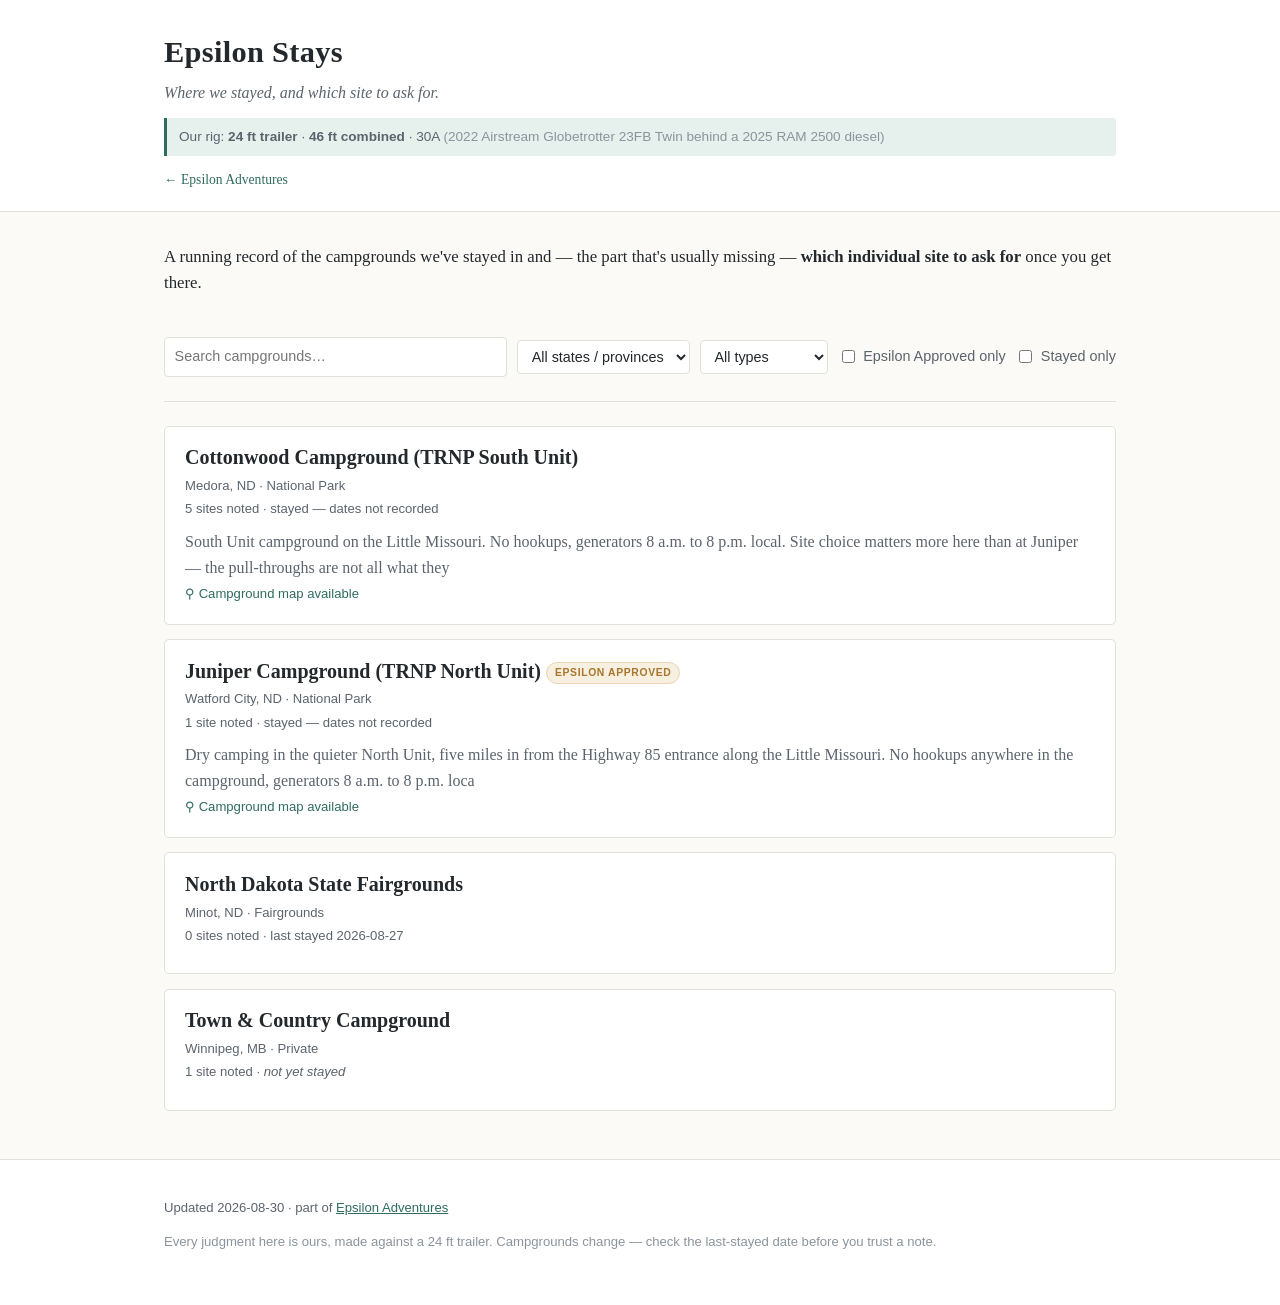
==== index.html @ 704f3406 "Add campground maps: NPS maps for Juniper and Cottonwood, map fields in schema, inline rendering plu" ====
<!DOCTYPE html>
<html lang="en">
<head>
<meta charset="utf-8">
<meta name="viewport" content="width=device-width, initial-scale=1">
<title>Epsilon Stays</title>
<link rel="stylesheet" href="assets/css/site.css">
</head>
<body>
<header class="masthead">
  <div class="wrap">
    <a class="brand" href="index.html">Epsilon Stays</a>
    <p class="tagline">Where we stayed, and which site to ask for.</p>
    <p class="rig">Our rig: <strong>24 ft trailer</strong> &middot;
       <strong>46 ft combined</strong> &middot; 30A
       <span class="rig-detail">(2022 Airstream Globetrotter 23FB Twin behind a 2025 RAM 2500 diesel)</span></p>
    <p class="home-link"><a href="https://adventuresinepsilon.com">&larr; Epsilon Adventures</a></p>
  </div>
</header>

<main class="wrap">
  <section class="intro">
    <p>A running record of the campgrounds we've stayed in and &mdash; the part that's usually
       missing &mdash; <strong>which individual site to ask for</strong> once you get there.</p>
  </section>

  <section class="controls">
    <input type="search" id="q" placeholder="Search campgrounds&hellip;" aria-label="Search">
    <select id="region"><option value="">All states / provinces</option><option value="MB">MB</option><option value="ND">ND</option></select>
    <select id="type"><option value="">All types</option><option value="fairgrounds">Fairgrounds</option><option value="national_park">National Park</option><option value="private">Private</option></select>
    <label class="check"><input type="checkbox" id="approved"> Epsilon Approved only</label>
    <label class="check"><input type="checkbox" id="stayedonly"> Stayed only</label>
  </section>

  <section id="list" class="cards">
  <article class="card" data-type="national_park"
      data-region="ND"
      data-approved="0"
      data-status="stayed"
      data-name="cottonwood campground (trnp south unit)">
    <h2><a href="c/cottonwood-trnp-south/index.html">Cottonwood Campground (TRNP South Unit)</a> </h2>
    <p class="meta">Medora, ND &middot; National Park</p>
    <p class="meta">5 sites noted
       &middot; stayed &mdash; dates not recorded</p>
    <p class="excerpt">South Unit campground on the Little Missouri. No hookups, generators 8 a.m. to 8 p.m. local. Site choice matters more here than at Juniper — the pull-throughs are not all what they</p>
    <p class="meta has-map">&#9906; Campground map available</p>
  </article>
  <article class="card" data-type="national_park"
      data-region="ND"
      data-approved="1"
      data-status="stayed"
      data-name="juniper campground (trnp north unit)">
    <h2><a href="c/juniper-trnp-north/index.html">Juniper Campground (TRNP North Unit)</a> <span class="badge">Epsilon Approved</span></h2>
    <p class="meta">Watford City, ND &middot; National Park</p>
    <p class="meta">1 site noted
       &middot; stayed &mdash; dates not recorded</p>
    <p class="excerpt">Dry camping in the quieter North Unit, five miles in from the Highway 85 entrance along the Little Missouri. No hookups anywhere in the campground, generators 8 a.m. to 8 p.m. loca</p>
    <p class="meta has-map">&#9906; Campground map available</p>
  </article>
  <article class="card" data-type="fairgrounds"
      data-region="ND"
      data-approved="0"
      data-status="stayed"
      data-name="north dakota state fairgrounds">
    <h2><a href="c/nd-state-fairgrounds-minot/index.html">North Dakota State Fairgrounds</a> </h2>
    <p class="meta">Minot, ND &middot; Fairgrounds</p>
    <p class="meta">0 sites noted
       &middot; last stayed 2026-08-27</p>
    <p class="excerpt"></p>
    
  </article>
  <article class="card" data-type="private"
      data-region="MB"
      data-approved="0"
      data-status="planned"
      data-name="town &amp; country campground">
    <h2><a href="c/town-and-country-winnipeg/index.html">Town &amp; Country Campground</a> </h2>
    <p class="meta">Winnipeg, MB &middot; Private</p>
    <p class="meta">1 site noted
       &middot; <em>not yet stayed</em></p>
    <p class="excerpt"></p>
    
  </article>
  </section>
  <p id="empty" class="empty" hidden>Nothing matches those filters.</p>
</main>

<script>
(function () {
  var q = document.getElementById('q'),
      region = document.getElementById('region'),
      type = document.getElementById('type'),
      approved = document.getElementById('approved'),
      stayedonly = document.getElementById('stayedonly'),
      cards = Array.prototype.slice.call(document.querySelectorAll('.card')),
      empty = document.getElementById('empty');

  function apply() {
    var term = q.value.trim().toLowerCase(), shown = 0;
    cards.forEach(function (c) {
      var ok = true;
      if (term && c.dataset.name.indexOf(term) === -1) ok = false;
      if (region.value && c.dataset.region !== region.value) ok = false;
      if (type.value && c.dataset.type !== type.value) ok = false;
      if (approved.checked && c.dataset.approved !== '1') ok = false;
      if (stayedonly.checked && c.dataset.status !== 'stayed') ok = false;
      c.hidden = !ok;
      if (ok) shown++;
    });
    empty.hidden = shown !== 0;
  }
  [q, region, type, approved, stayedonly].forEach(function (el) {
    el.addEventListener('input', apply);
    el.addEventListener('change', apply);
  });
})();
</script>
<footer class="foot">
  <div class="wrap">
    <p>Updated 2026-08-30 &middot; part of
       <a href="https://adventuresinepsilon.com">Epsilon Adventures</a></p>
    <p class="fine">Every judgment here is ours, made against a 24 ft trailer.
       Campgrounds change &mdash; check the last-stayed date before you trust a note.</p>
  </div>
</footer>
</body>
</html>
---- assets/css/site.css ----
:root {
  --ink: #23282d;
  --ink-soft: #5b646d;
  --ink-faint: #8b949c;
  --rule: #e2e0da;
  --paper: #fbfaf7;
  --card: #ffffff;
  --accent: #2f6b5f;
  --accent-soft: #e6f0ed;
  --badge: #a8762c;
  --badge-soft: #f7efe0;
  --maxw: 62rem;
}

* { box-sizing: border-box; }

body {
  margin: 0;
  background: var(--paper);
  color: var(--ink);
  font: 16px/1.6 Georgia, "Iowan Old Style", "Times New Roman", serif;
  -webkit-text-size-adjust: 100%;
}

.wrap { max-width: var(--maxw); margin: 0 auto; padding: 0 1.25rem; }

/* ---------- masthead ---------- */

.masthead {
  border-bottom: 1px solid var(--rule);
  background: var(--card);
  padding: 1.75rem 0 1.25rem;
}

.brand {
  display: block;
  font-size: 1.9rem;
  letter-spacing: .01em;
  color: var(--ink);
  text-decoration: none;
  font-weight: 700;
}

.tagline { margin: .2rem 0 .8rem; color: var(--ink-soft); font-style: italic; }

.rig {
  margin: 0;
  font-family: -apple-system, BlinkMacSystemFont, "Segoe UI", Roboto, sans-serif;
  font-size: .85rem;
  color: var(--ink-soft);
  background: var(--accent-soft);
  border-left: 3px solid var(--accent);
  padding: .5rem .75rem;
  border-radius: 0 3px 3px 0;
}

.rig-detail { color: var(--ink-faint); }
.home-link { margin: .8rem 0 0; font-size: .85rem; }
.home-link a, .back a { color: var(--accent); text-decoration: none; }
.home-link a:hover, .back a:hover { text-decoration: underline; }

/* ---------- intro + controls ---------- */

.intro { margin: 2rem 0 1.5rem; font-size: 1.05rem; }
.intro p { margin: 0; }

.controls {
  display: flex;
  flex-wrap: wrap;
  gap: .6rem;
  align-items: center;
  padding: 1rem 0 1.5rem;
  border-bottom: 1px solid var(--rule);
  font-family: -apple-system, BlinkMacSystemFont, "Segoe UI", Roboto, sans-serif;
  font-size: .9rem;
}

.controls input[type="search"], .controls select {
  font: inherit;
  padding: .45rem .6rem;
  border: 1px solid var(--rule);
  border-radius: 4px;
  background: var(--card);
  color: var(--ink);
}

.controls input[type="search"] { flex: 1 1 14rem; min-width: 0; }
.check { display: inline-flex; align-items: center; gap: .35rem; color: var(--ink-soft); }

/* ---------- cards ---------- */

.cards { margin: 1.5rem 0 3rem; }

.card {
  background: var(--card);
  border: 1px solid var(--rule);
  border-radius: 5px;
  padding: 1.1rem 1.25rem;
  margin-bottom: .9rem;
}

.card h2 { margin: 0 0 .3rem; font-size: 1.25rem; line-height: 1.3; }
.card h2 a { color: var(--ink); text-decoration: none; }
.card h2 a:hover { color: var(--accent); }

.meta {
  margin: .15rem 0;
  font-family: -apple-system, BlinkMacSystemFont, "Segoe UI", Roboto, sans-serif;
  font-size: .82rem;
  color: var(--ink-soft);
}

.excerpt { margin: .6rem 0 0; color: var(--ink-soft); }

.badge {
  display: inline-block;
  vertical-align: middle;
  font-family: -apple-system, BlinkMacSystemFont, "Segoe UI", Roboto, sans-serif;
  font-size: .65rem;
  letter-spacing: .06em;
  text-transform: uppercase;
  font-weight: 600;
  color: var(--badge);
  background: var(--badge-soft);
  border: 1px solid #e8d6b4;
  padding: .18rem .5rem;
  border-radius: 20px;
  white-space: nowrap;
}

.empty { color: var(--ink-faint); font-style: italic; }

/* ---------- detail ---------- */

.detail { padding-bottom: 3rem; }
.back { margin: 1.5rem 0 .5rem; font-size: .85rem; font-family: -apple-system, sans-serif; }
.detail h1 { margin: .3rem 0 .2rem; font-size: 1.9rem; line-height: 1.2; }
.detail h2 { font-size: 1.15rem; margin: 2rem 0 .6rem; padding-bottom: .3rem; border-bottom: 1px solid var(--rule); }
.overall { margin: 1.25rem 0; font-size: 1.05rem; }

.sitegrid {
  display: grid;
  grid-template-columns: repeat(auto-fill, minmax(11rem, 1fr));
  gap: .1rem .9rem;
  margin: .5rem 0;
  font-family: -apple-system, BlinkMacSystemFont, "Segoe UI", Roboto, sans-serif;
  font-size: .85rem;
}

.sitegrid > div { padding: .4rem 0; border-bottom: 1px solid var(--rule); }
.sitegrid dt { color: var(--ink-faint); font-size: .72rem; text-transform: uppercase; letter-spacing: .04em; }
.sitegrid dd { margin: .1rem 0 0; color: var(--ink); }
.unknown { color: var(--ink-faint); }

.site {
  background: var(--card);
  border: 1px solid var(--rule);
  border-left: 4px solid var(--ink-faint);
  border-radius: 5px;
  padding: 1rem 1.25rem;
  margin-bottom: 1rem;
}

.site h3 { margin: 0 0 .3rem; font-size: 1.1rem; }
.site.fits-yes { border-left-color: var(--accent); }
.site.fits-no { border-left-color: #b4534a; }
.site.fits-unk { border-left-color: var(--rule); }

.verdict { margin: .7rem 0 .2rem; font-weight: 600; }
.notes { margin: .3rem 0 0; color: var(--ink-soft); }

.stays { margin: .5rem 0; padding-left: 1.2rem; font-family: -apple-system, sans-serif; font-size: .88rem; }
.stays li { margin: .25rem 0; }

.tag {
  font-size: .68rem;
  text-transform: uppercase;
  letter-spacing: .05em;
  background: var(--accent-soft);
  color: var(--accent);
  padding: .1rem .4rem;
  border-radius: 3px;
}

/* ---------- footer ---------- */

.foot {
  border-top: 1px solid var(--rule);
  background: var(--card);
  padding: 1.5rem 0 2.5rem;
  font-family: -apple-system, BlinkMacSystemFont, "Segoe UI", Roboto, sans-serif;
  font-size: .82rem;
  color: var(--ink-soft);
}

.foot a { color: var(--accent); }
.fine { color: var(--ink-faint); }

@media (max-width: 480px) {
  .brand { font-size: 1.55rem; }
  .detail h1 { font-size: 1.5rem; }
  .sitegrid { grid-template-columns: repeat(auto-fill, minmax(8.5rem, 1fr)); }
}

/* ---------- campground maps ---------- */

.cgmap {
  display: block;
  max-width: 100%;
  height: auto;
  margin: .75rem 0;
  border: 1px solid var(--rule);
  border-radius: 4px;
  background: #fff;
}

.maplink {
  margin: .4rem 0;
  font-family: -apple-system, BlinkMacSystemFont, "Segoe UI", Roboto, sans-serif;
  font-size: .88rem;
}

.maplink a { color: var(--accent); }

.has-map {
  color: var(--accent);
  font-family: -apple-system, BlinkMacSystemFont, "Segoe UI", Roboto, sans-serif;
}
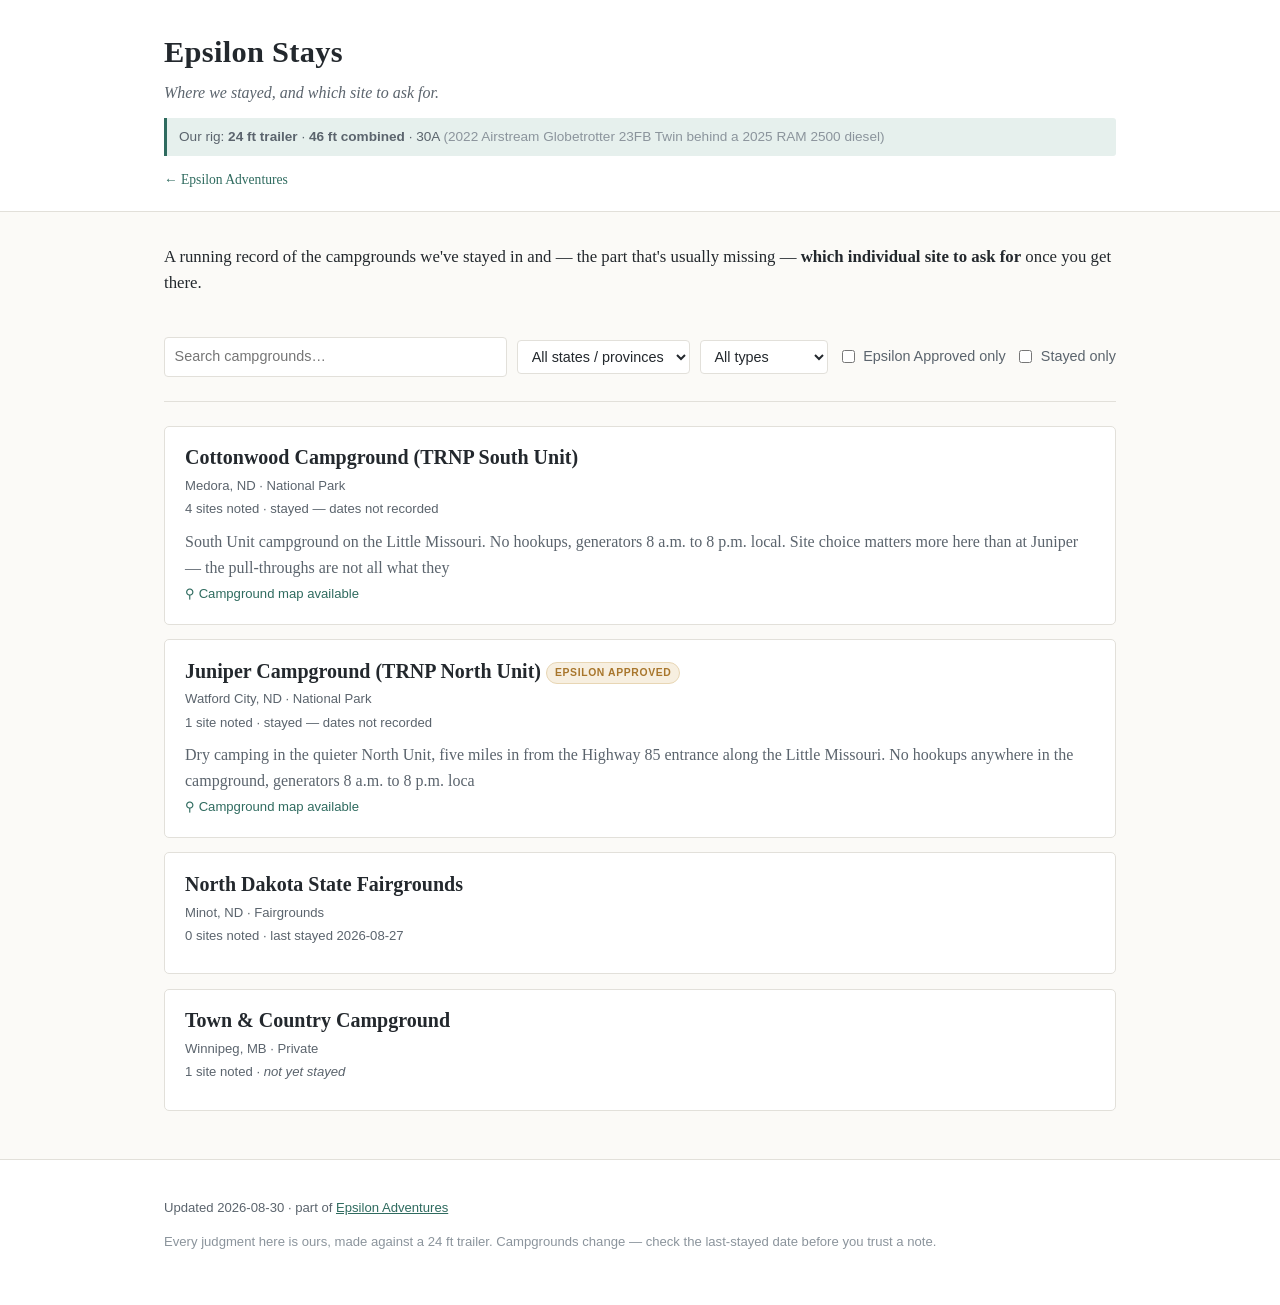
==== commit cb7c7769: "Cottonwood: remove site 25 from recommended sites (group site, not standard)" ====
--- a/index.html
+++ b/index.html
@@ -40,7 +40,7 @@
       data-name="cottonwood campground (trnp south unit)">
     <h2><a href="c/cottonwood-trnp-south/index.html">Cottonwood Campground (TRNP South Unit)</a> </h2>
     <p class="meta">Medora, ND &middot; National Park</p>
-    <p class="meta">5 sites noted
+    <p class="meta">4 sites noted
        &middot; stayed &mdash; dates not recorded</p>
     <p class="excerpt">South Unit campground on the Little Missouri. No hookups, generators 8 a.m. to 8 p.m. local. Site choice matters more here than at Juniper — the pull-throughs are not all what they</p>
     <p class="meta has-map">&#9906; Campground map available</p>
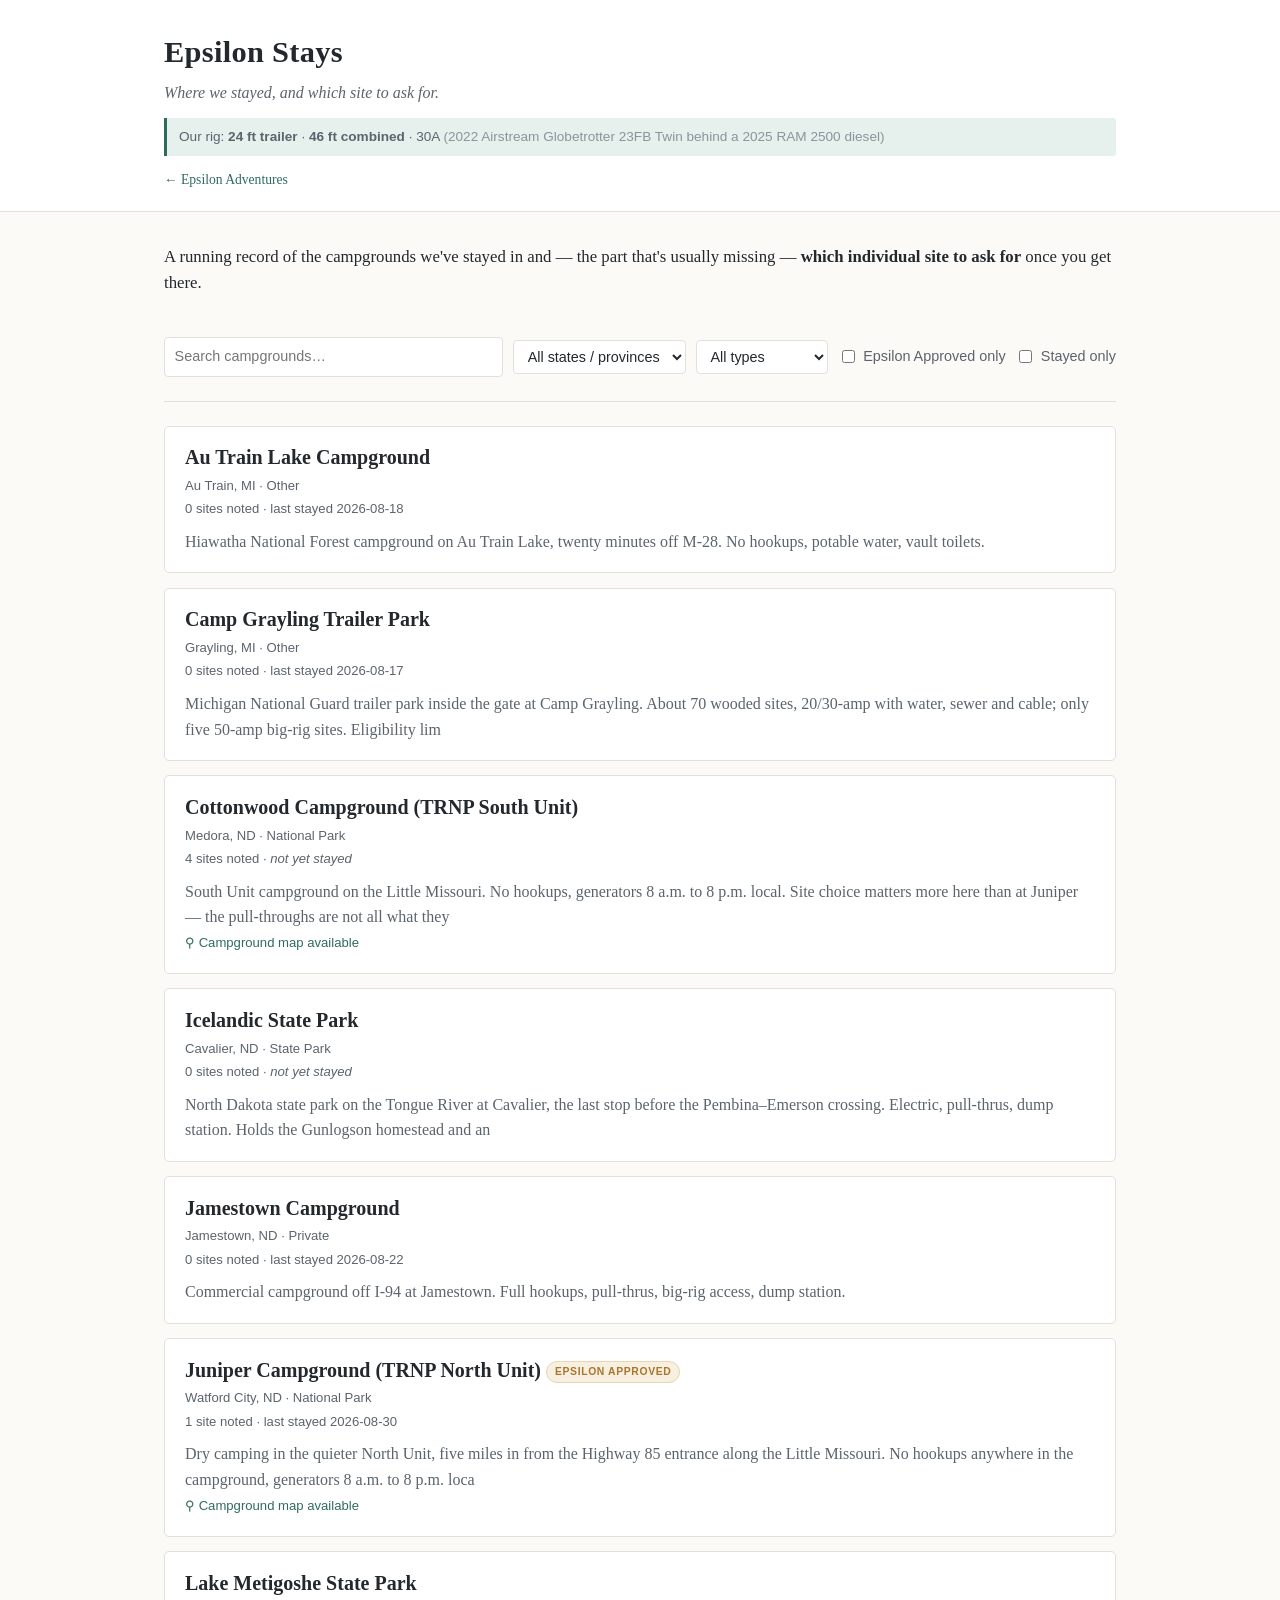
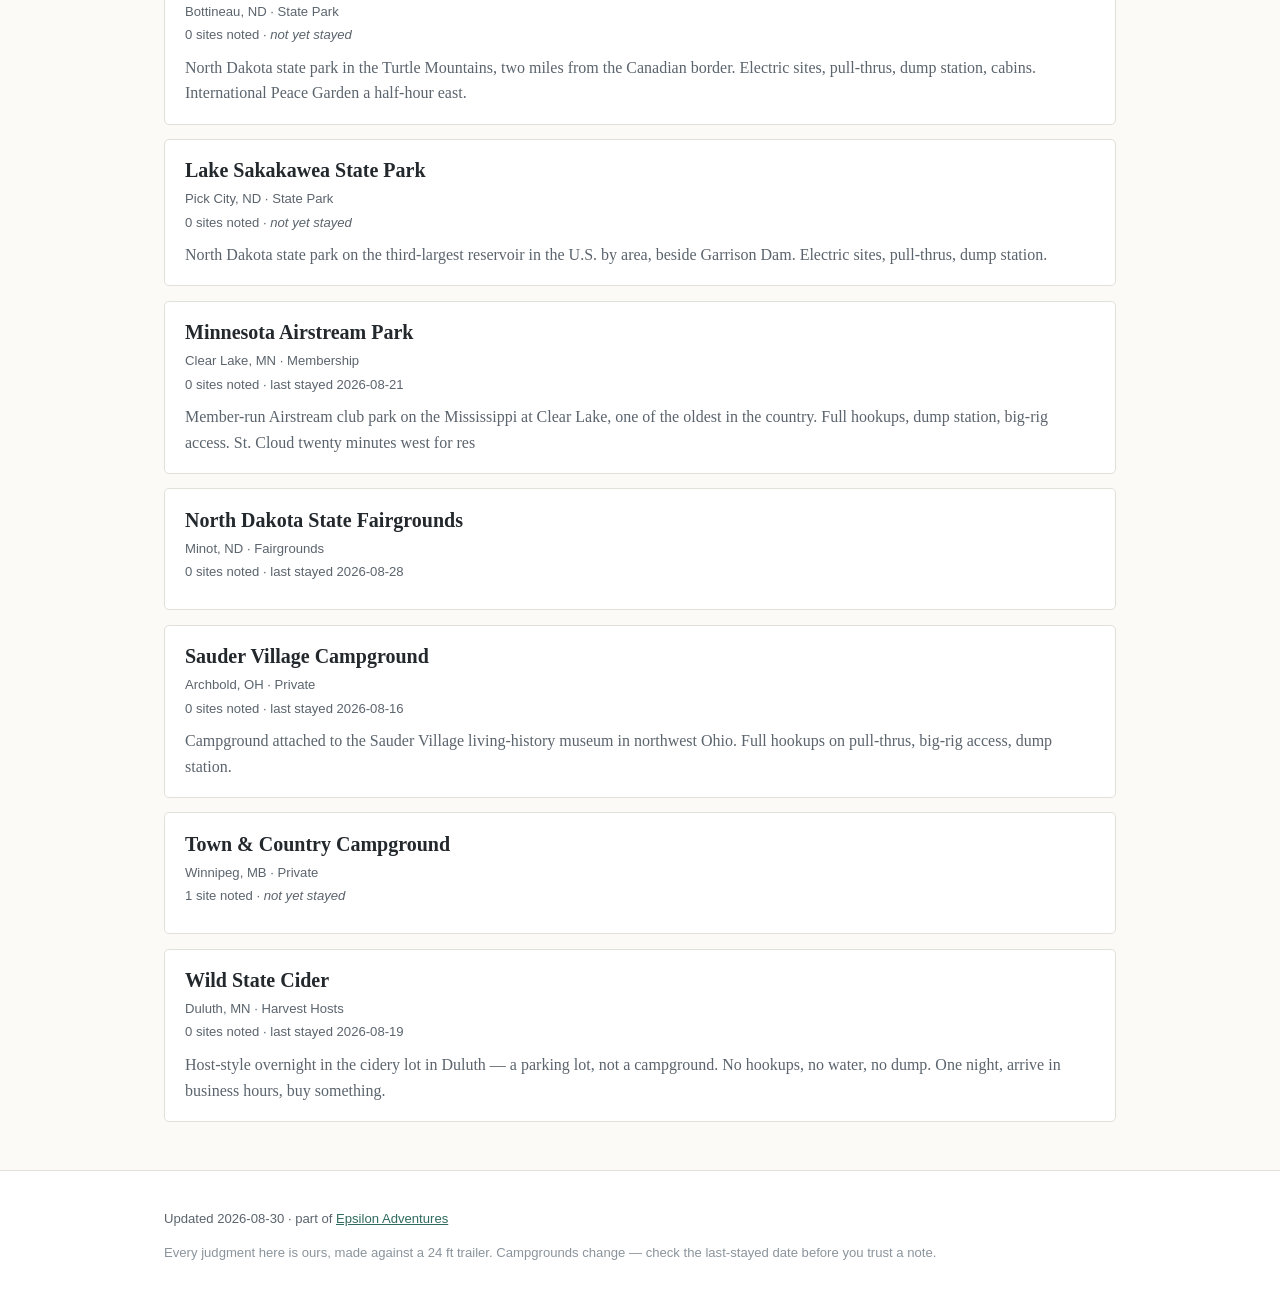
==== commit 9ebfa976: "Pull the 13 Road to Winnipeg campgrounds across; add address field" ====
--- a/index.html
+++ b/index.html
@@ -26,24 +26,72 @@
 
   <section class="controls">
     <input type="search" id="q" placeholder="Search campgrounds&hellip;" aria-label="Search">
-    <select id="region"><option value="">All states / provinces</option><option value="MB">MB</option><option value="ND">ND</option></select>
-    <select id="type"><option value="">All types</option><option value="fairgrounds">Fairgrounds</option><option value="national_park">National Park</option><option value="private">Private</option></select>
+    <select id="region"><option value="">All states / provinces</option><option value="MB">MB</option><option value="MI">MI</option><option value="MN">MN</option><option value="ND">ND</option><option value="OH">OH</option></select>
+    <select id="type"><option value="">All types</option><option value="fairgrounds">Fairgrounds</option><option value="harvest_hosts">Harvest Hosts</option><option value="membership">Membership</option><option value="national_park">National Park</option><option value="other">Other</option><option value="private">Private</option><option value="state_park">State Park</option></select>
     <label class="check"><input type="checkbox" id="approved"> Epsilon Approved only</label>
     <label class="check"><input type="checkbox" id="stayedonly"> Stayed only</label>
   </section>
 
   <section id="list" class="cards">
+  <article class="card" data-type="other"
+      data-region="MI"
+      data-approved="0"
+      data-status="stayed"
+      data-name="au train lake campground">
+    <h2><a href="c/au-train-lake-mi/index.html">Au Train Lake Campground</a> </h2>
+    <p class="meta">Au Train, MI &middot; Other</p>
+    <p class="meta">0 sites noted
+       &middot; last stayed 2026-08-18</p>
+    <p class="excerpt">Hiawatha National Forest campground on Au Train Lake, twenty minutes off M-28. No hookups, potable water, vault toilets.</p>
+    
+  </article>
+  <article class="card" data-type="other"
+      data-region="MI"
+      data-approved="0"
+      data-status="stayed"
+      data-name="camp grayling trailer park">
+    <h2><a href="c/camp-grayling-mi/index.html">Camp Grayling Trailer Park</a> </h2>
+    <p class="meta">Grayling, MI &middot; Other</p>
+    <p class="meta">0 sites noted
+       &middot; last stayed 2026-08-17</p>
+    <p class="excerpt">Michigan National Guard trailer park inside the gate at Camp Grayling. About 70 wooded sites, 20/30-amp with water, sewer and cable; only five 50-amp big-rig sites. Eligibility lim</p>
+    
+  </article>
   <article class="card" data-type="national_park"
       data-region="ND"
       data-approved="0"
-      data-status="stayed"
+      data-status="planned"
       data-name="cottonwood campground (trnp south unit)">
     <h2><a href="c/cottonwood-trnp-south/index.html">Cottonwood Campground (TRNP South Unit)</a> </h2>
     <p class="meta">Medora, ND &middot; National Park</p>
     <p class="meta">4 sites noted
-       &middot; stayed &mdash; dates not recorded</p>
+       &middot; <em>not yet stayed</em></p>
     <p class="excerpt">South Unit campground on the Little Missouri. No hookups, generators 8 a.m. to 8 p.m. local. Site choice matters more here than at Juniper — the pull-throughs are not all what they</p>
     <p class="meta has-map">&#9906; Campground map available</p>
+  </article>
+  <article class="card" data-type="state_park"
+      data-region="ND"
+      data-approved="0"
+      data-status="planned"
+      data-name="icelandic state park">
+    <h2><a href="c/icelandic-sp-cavalier/index.html">Icelandic State Park</a> </h2>
+    <p class="meta">Cavalier, ND &middot; State Park</p>
+    <p class="meta">0 sites noted
+       &middot; <em>not yet stayed</em></p>
+    <p class="excerpt">North Dakota state park on the Tongue River at Cavalier, the last stop before the Pembina–Emerson crossing. Electric, pull-thrus, dump station. Holds the Gunlogson homestead and an</p>
+    
+  </article>
+  <article class="card" data-type="private"
+      data-region="ND"
+      data-approved="0"
+      data-status="stayed"
+      data-name="jamestown campground">
+    <h2><a href="c/jamestown-campground-nd/index.html">Jamestown Campground</a> </h2>
+    <p class="meta">Jamestown, ND &middot; Private</p>
+    <p class="meta">0 sites noted
+       &middot; last stayed 2026-08-22</p>
+    <p class="excerpt">Commercial campground off I-94 at Jamestown. Full hookups, pull-thrus, big-rig access, dump station.</p>
+    
   </article>
   <article class="card" data-type="national_park"
       data-region="ND"
@@ -53,9 +101,45 @@
     <h2><a href="c/juniper-trnp-north/index.html">Juniper Campground (TRNP North Unit)</a> <span class="badge">Epsilon Approved</span></h2>
     <p class="meta">Watford City, ND &middot; National Park</p>
     <p class="meta">1 site noted
-       &middot; stayed &mdash; dates not recorded</p>
+       &middot; last stayed 2026-08-30</p>
     <p class="excerpt">Dry camping in the quieter North Unit, five miles in from the Highway 85 entrance along the Little Missouri. No hookups anywhere in the campground, generators 8 a.m. to 8 p.m. loca</p>
     <p class="meta has-map">&#9906; Campground map available</p>
+  </article>
+  <article class="card" data-type="state_park"
+      data-region="ND"
+      data-approved="0"
+      data-status="planned"
+      data-name="lake metigoshe state park">
+    <h2><a href="c/lake-metigoshe-sp/index.html">Lake Metigoshe State Park</a> </h2>
+    <p class="meta">Bottineau, ND &middot; State Park</p>
+    <p class="meta">0 sites noted
+       &middot; <em>not yet stayed</em></p>
+    <p class="excerpt">North Dakota state park in the Turtle Mountains, two miles from the Canadian border. Electric sites, pull-thrus, dump station, cabins. International Peace Garden a half-hour east.</p>
+    
+  </article>
+  <article class="card" data-type="state_park"
+      data-region="ND"
+      data-approved="0"
+      data-status="planned"
+      data-name="lake sakakawea state park">
+    <h2><a href="c/lake-sakakawea-sp/index.html">Lake Sakakawea State Park</a> </h2>
+    <p class="meta">Pick City, ND &middot; State Park</p>
+    <p class="meta">0 sites noted
+       &middot; <em>not yet stayed</em></p>
+    <p class="excerpt">North Dakota state park on the third-largest reservoir in the U.S. by area, beside Garrison Dam. Electric sites, pull-thrus, dump station.</p>
+    
+  </article>
+  <article class="card" data-type="membership"
+      data-region="MN"
+      data-approved="0"
+      data-status="stayed"
+      data-name="minnesota airstream park">
+    <h2><a href="c/mn-airstream-park-clear-lake/index.html">Minnesota Airstream Park</a> </h2>
+    <p class="meta">Clear Lake, MN &middot; Membership</p>
+    <p class="meta">0 sites noted
+       &middot; last stayed 2026-08-21</p>
+    <p class="excerpt">Member-run Airstream club park on the Mississippi at Clear Lake, one of the oldest in the country. Full hookups, dump station, big-rig access. St. Cloud twenty minutes west for res</p>
+    
   </article>
   <article class="card" data-type="fairgrounds"
       data-region="ND"
@@ -65,8 +149,20 @@
     <h2><a href="c/nd-state-fairgrounds-minot/index.html">North Dakota State Fairgrounds</a> </h2>
     <p class="meta">Minot, ND &middot; Fairgrounds</p>
     <p class="meta">0 sites noted
-       &middot; last stayed 2026-08-27</p>
+       &middot; last stayed 2026-08-28</p>
     <p class="excerpt"></p>
+    
+  </article>
+  <article class="card" data-type="private"
+      data-region="OH"
+      data-approved="0"
+      data-status="stayed"
+      data-name="sauder village campground">
+    <h2><a href="c/sauder-village-archbold/index.html">Sauder Village Campground</a> </h2>
+    <p class="meta">Archbold, OH &middot; Private</p>
+    <p class="meta">0 sites noted
+       &middot; last stayed 2026-08-16</p>
+    <p class="excerpt">Campground attached to the Sauder Village living-history museum in northwest Ohio. Full hookups on pull-thrus, big-rig access, dump station.</p>
     
   </article>
   <article class="card" data-type="private"
@@ -79,6 +175,18 @@
     <p class="meta">1 site noted
        &middot; <em>not yet stayed</em></p>
     <p class="excerpt"></p>
+    
+  </article>
+  <article class="card" data-type="harvest_hosts"
+      data-region="MN"
+      data-approved="0"
+      data-status="stayed"
+      data-name="wild state cider">
+    <h2><a href="c/wild-state-cider-duluth/index.html">Wild State Cider</a> </h2>
+    <p class="meta">Duluth, MN &middot; Harvest Hosts</p>
+    <p class="meta">0 sites noted
+       &middot; last stayed 2026-08-19</p>
+    <p class="excerpt">Host-style overnight in the cidery lot in Duluth — a parking lot, not a campground. No hookups, no water, no dump. One night, arrive in business hours, buy something.</p>
     
   </article>
   </section>
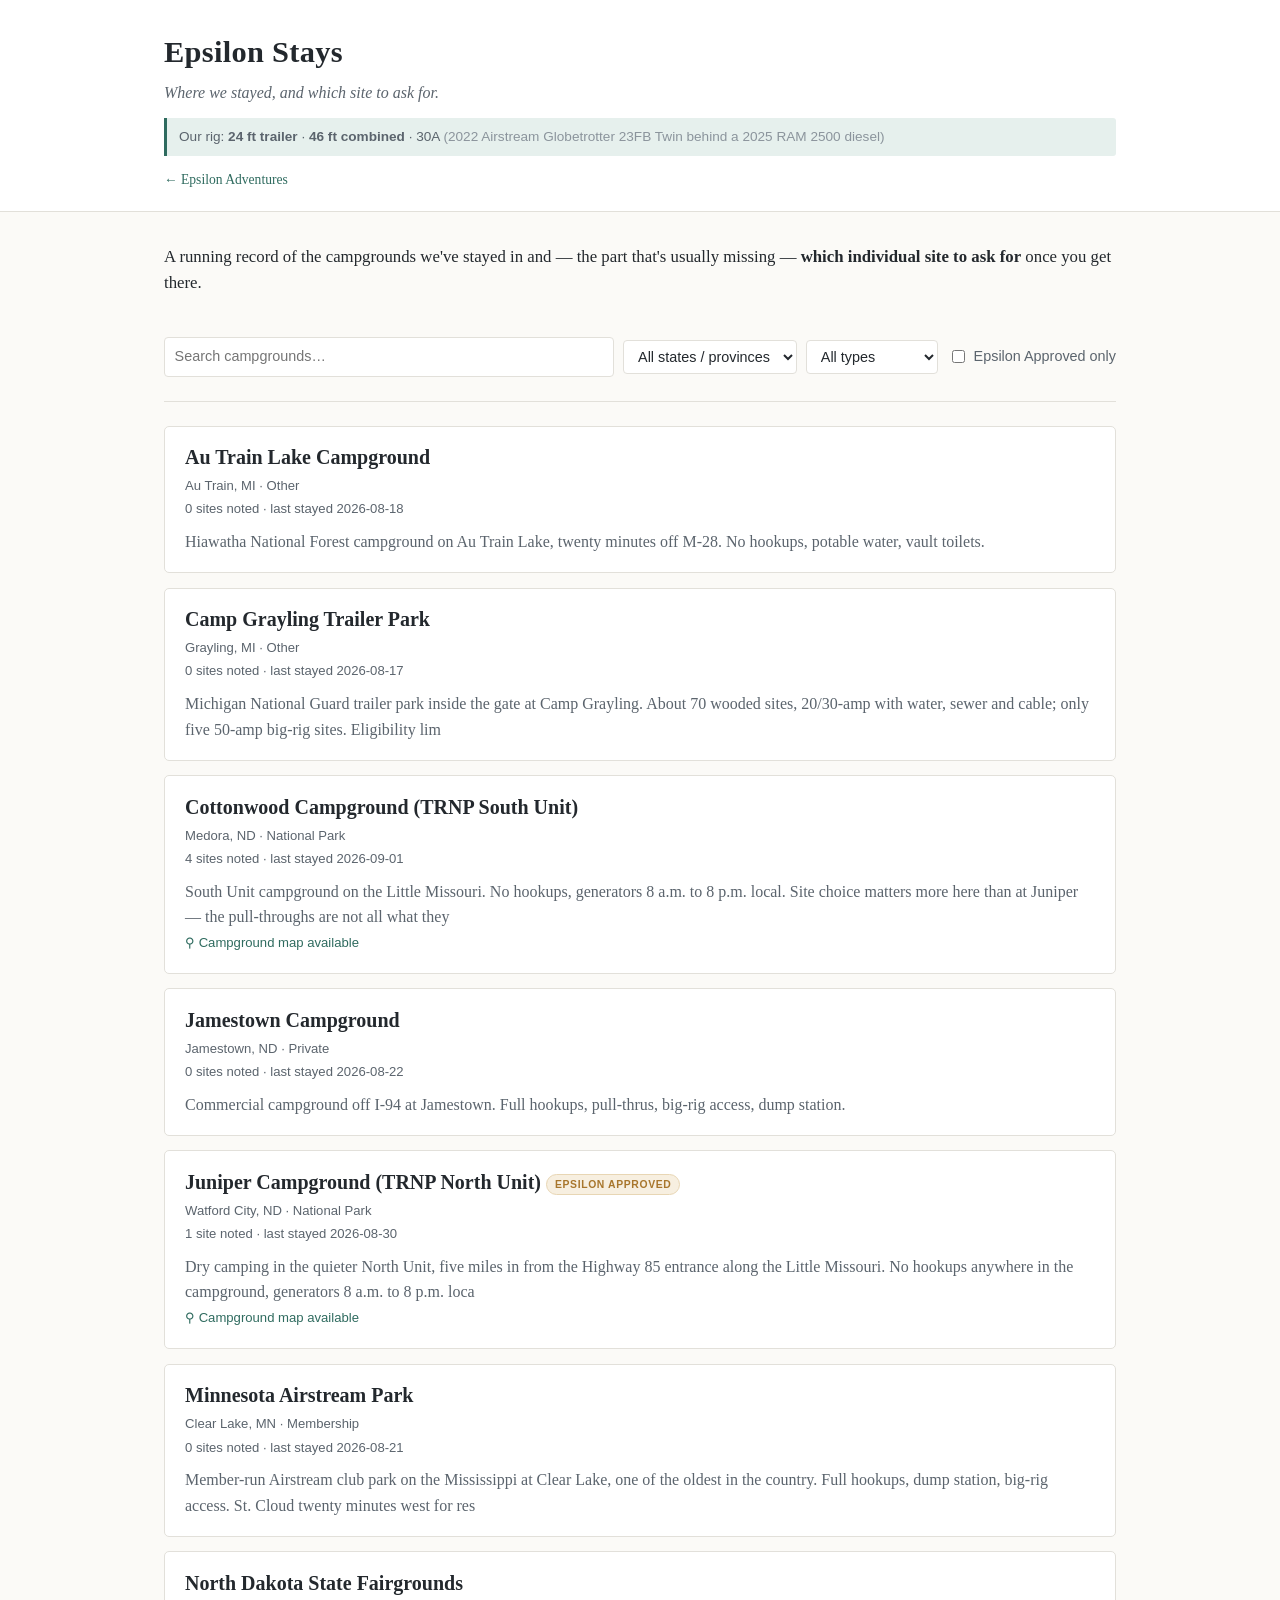
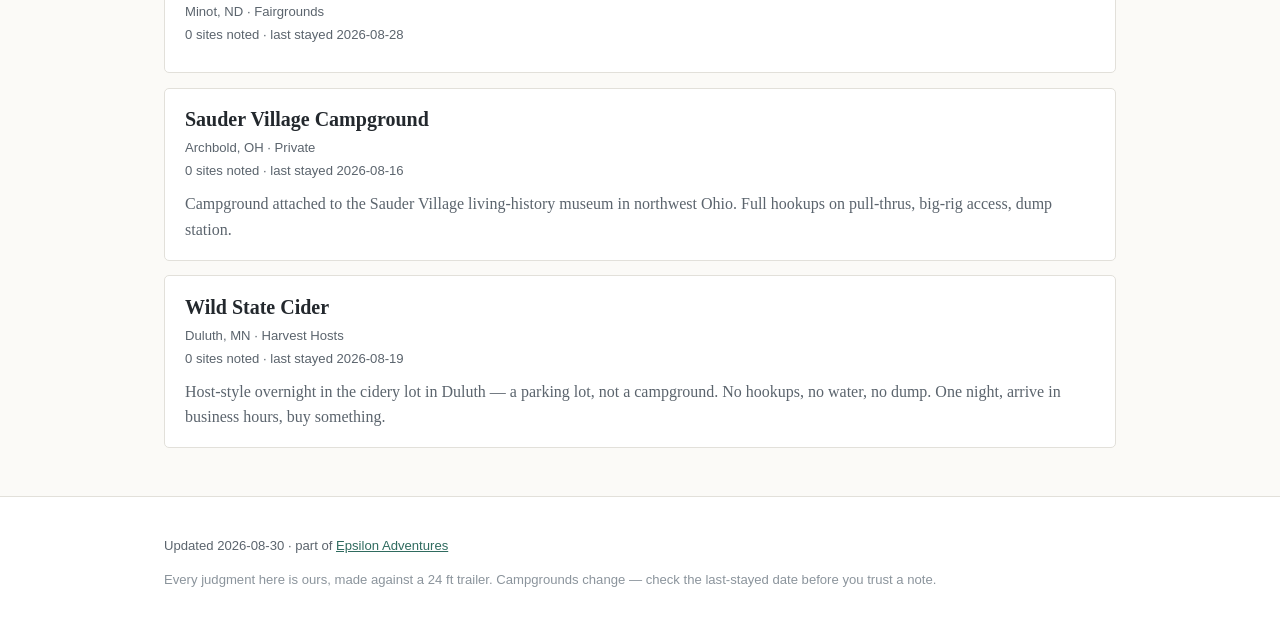
==== commit 76ecb127: "Publish only stayed campgrounds; hold planned stops back from the live site" ====
--- a/index.html
+++ b/index.html
@@ -26,10 +26,9 @@
 
   <section class="controls">
     <input type="search" id="q" placeholder="Search campgrounds&hellip;" aria-label="Search">
-    <select id="region"><option value="">All states / provinces</option><option value="MB">MB</option><option value="MI">MI</option><option value="MN">MN</option><option value="ND">ND</option><option value="OH">OH</option></select>
-    <select id="type"><option value="">All types</option><option value="fairgrounds">Fairgrounds</option><option value="harvest_hosts">Harvest Hosts</option><option value="membership">Membership</option><option value="national_park">National Park</option><option value="other">Other</option><option value="private">Private</option><option value="state_park">State Park</option></select>
+    <select id="region"><option value="">All states / provinces</option><option value="MI">MI</option><option value="MN">MN</option><option value="ND">ND</option><option value="OH">OH</option></select>
+    <select id="type"><option value="">All types</option><option value="fairgrounds">Fairgrounds</option><option value="harvest_hosts">Harvest Hosts</option><option value="membership">Membership</option><option value="national_park">National Park</option><option value="other">Other</option><option value="private">Private</option></select>
     <label class="check"><input type="checkbox" id="approved"> Epsilon Approved only</label>
-    <label class="check"><input type="checkbox" id="stayedonly"> Stayed only</label>
   </section>
 
   <section id="list" class="cards">
@@ -60,26 +59,14 @@
   <article class="card" data-type="national_park"
       data-region="ND"
       data-approved="0"
-      data-status="planned"
+      data-status="stayed"
       data-name="cottonwood campground (trnp south unit)">
     <h2><a href="c/cottonwood-trnp-south/index.html">Cottonwood Campground (TRNP South Unit)</a> </h2>
     <p class="meta">Medora, ND &middot; National Park</p>
     <p class="meta">4 sites noted
-       &middot; <em>not yet stayed</em></p>
+       &middot; last stayed 2026-09-01</p>
     <p class="excerpt">South Unit campground on the Little Missouri. No hookups, generators 8 a.m. to 8 p.m. local. Site choice matters more here than at Juniper — the pull-throughs are not all what they</p>
     <p class="meta has-map">&#9906; Campground map available</p>
-  </article>
-  <article class="card" data-type="state_park"
-      data-region="ND"
-      data-approved="0"
-      data-status="planned"
-      data-name="icelandic state park">
-    <h2><a href="c/icelandic-sp-cavalier/index.html">Icelandic State Park</a> </h2>
-    <p class="meta">Cavalier, ND &middot; State Park</p>
-    <p class="meta">0 sites noted
-       &middot; <em>not yet stayed</em></p>
-    <p class="excerpt">North Dakota state park on the Tongue River at Cavalier, the last stop before the Pembina–Emerson crossing. Electric, pull-thrus, dump station. Holds the Gunlogson homestead and an</p>
-    
   </article>
   <article class="card" data-type="private"
       data-region="ND"
@@ -104,30 +91,6 @@
        &middot; last stayed 2026-08-30</p>
     <p class="excerpt">Dry camping in the quieter North Unit, five miles in from the Highway 85 entrance along the Little Missouri. No hookups anywhere in the campground, generators 8 a.m. to 8 p.m. loca</p>
     <p class="meta has-map">&#9906; Campground map available</p>
-  </article>
-  <article class="card" data-type="state_park"
-      data-region="ND"
-      data-approved="0"
-      data-status="planned"
-      data-name="lake metigoshe state park">
-    <h2><a href="c/lake-metigoshe-sp/index.html">Lake Metigoshe State Park</a> </h2>
-    <p class="meta">Bottineau, ND &middot; State Park</p>
-    <p class="meta">0 sites noted
-       &middot; <em>not yet stayed</em></p>
-    <p class="excerpt">North Dakota state park in the Turtle Mountains, two miles from the Canadian border. Electric sites, pull-thrus, dump station, cabins. International Peace Garden a half-hour east.</p>
-    
-  </article>
-  <article class="card" data-type="state_park"
-      data-region="ND"
-      data-approved="0"
-      data-status="planned"
-      data-name="lake sakakawea state park">
-    <h2><a href="c/lake-sakakawea-sp/index.html">Lake Sakakawea State Park</a> </h2>
-    <p class="meta">Pick City, ND &middot; State Park</p>
-    <p class="meta">0 sites noted
-       &middot; <em>not yet stayed</em></p>
-    <p class="excerpt">North Dakota state park on the third-largest reservoir in the U.S. by area, beside Garrison Dam. Electric sites, pull-thrus, dump station.</p>
-    
   </article>
   <article class="card" data-type="membership"
       data-region="MN"
@@ -165,18 +128,6 @@
     <p class="excerpt">Campground attached to the Sauder Village living-history museum in northwest Ohio. Full hookups on pull-thrus, big-rig access, dump station.</p>
     
   </article>
-  <article class="card" data-type="private"
-      data-region="MB"
-      data-approved="0"
-      data-status="planned"
-      data-name="town &amp; country campground">
-    <h2><a href="c/town-and-country-winnipeg/index.html">Town &amp; Country Campground</a> </h2>
-    <p class="meta">Winnipeg, MB &middot; Private</p>
-    <p class="meta">1 site noted
-       &middot; <em>not yet stayed</em></p>
-    <p class="excerpt"></p>
-    
-  </article>
   <article class="card" data-type="harvest_hosts"
       data-region="MN"
       data-approved="0"
@@ -199,7 +150,6 @@
       region = document.getElementById('region'),
       type = document.getElementById('type'),
       approved = document.getElementById('approved'),
-      stayedonly = document.getElementById('stayedonly'),
       cards = Array.prototype.slice.call(document.querySelectorAll('.card')),
       empty = document.getElementById('empty');
 
@@ -211,13 +161,12 @@
       if (region.value && c.dataset.region !== region.value) ok = false;
       if (type.value && c.dataset.type !== type.value) ok = false;
       if (approved.checked && c.dataset.approved !== '1') ok = false;
-      if (stayedonly.checked && c.dataset.status !== 'stayed') ok = false;
       c.hidden = !ok;
       if (ok) shown++;
     });
     empty.hidden = shown !== 0;
   }
-  [q, region, type, approved, stayedonly].forEach(function (el) {
+  [q, region, type, approved].forEach(function (el) {
     el.addEventListener('input', apply);
     el.addEventListener('change', apply);
   });
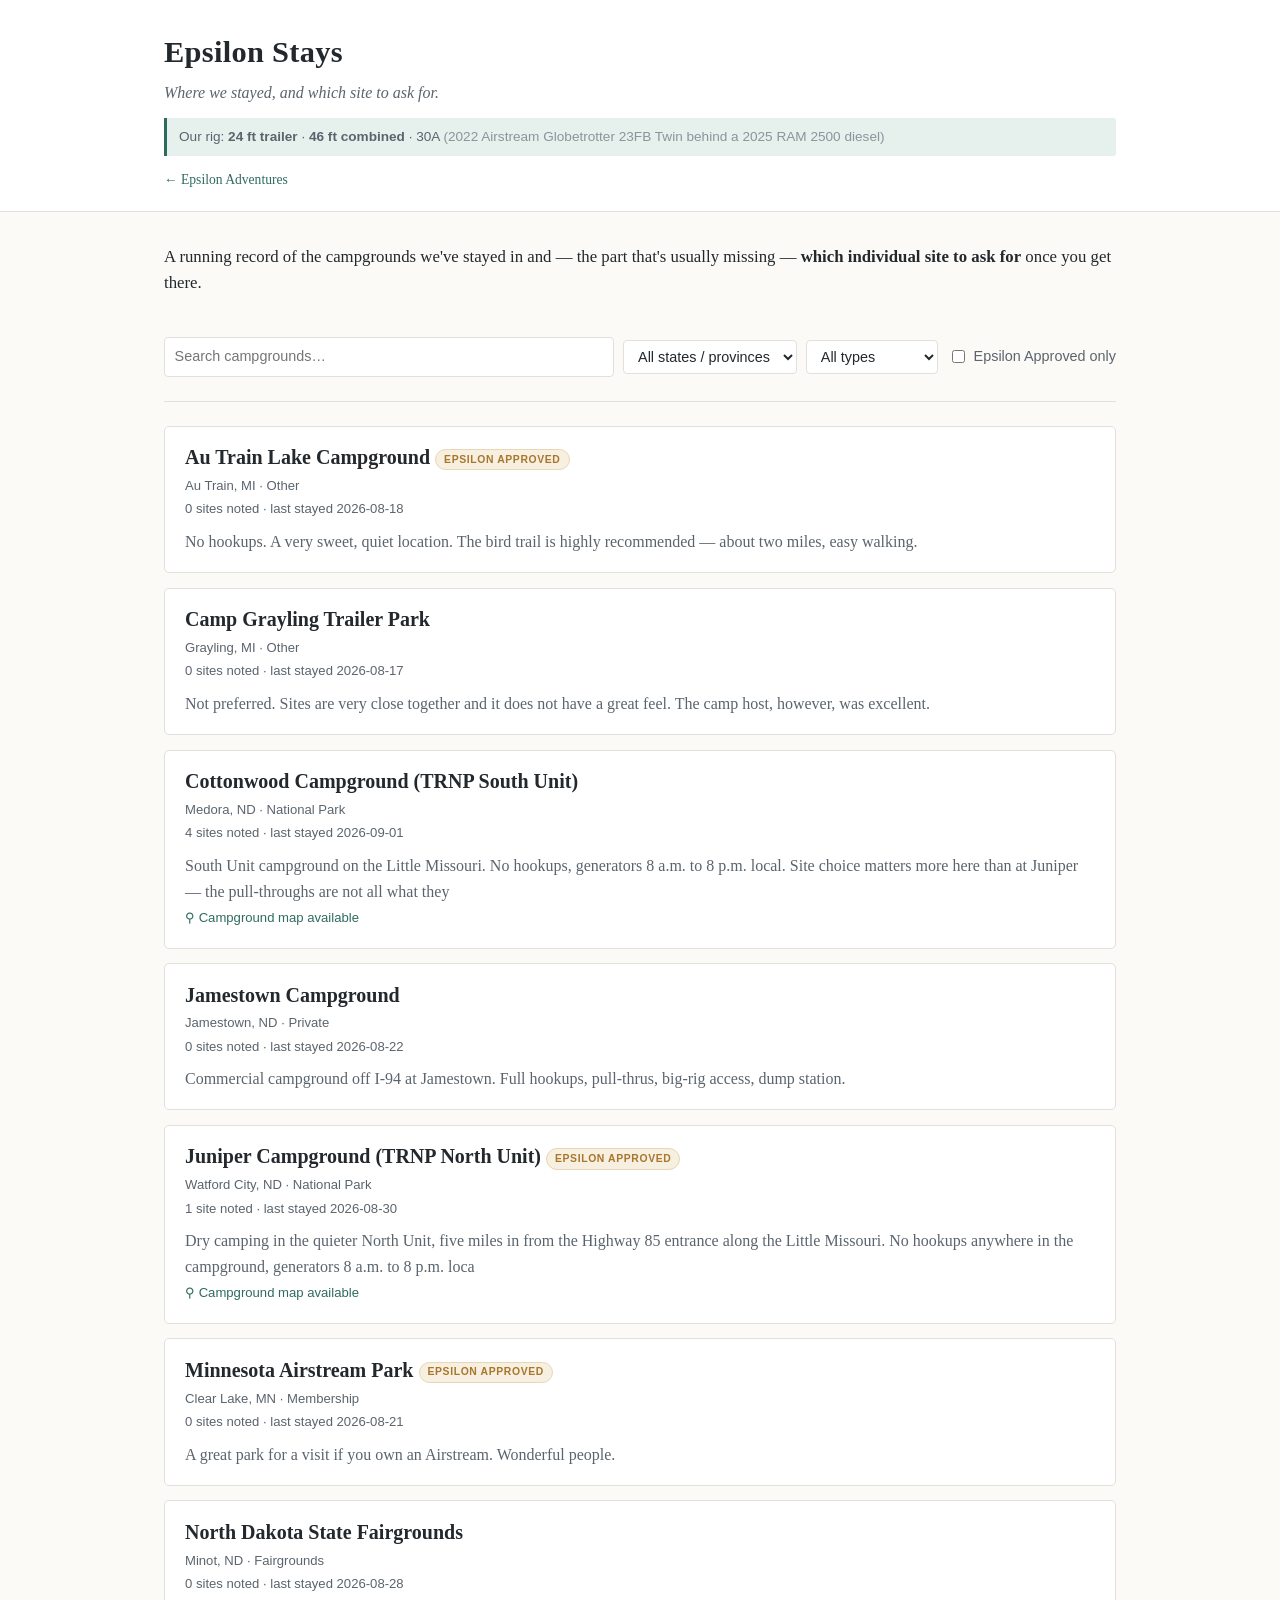
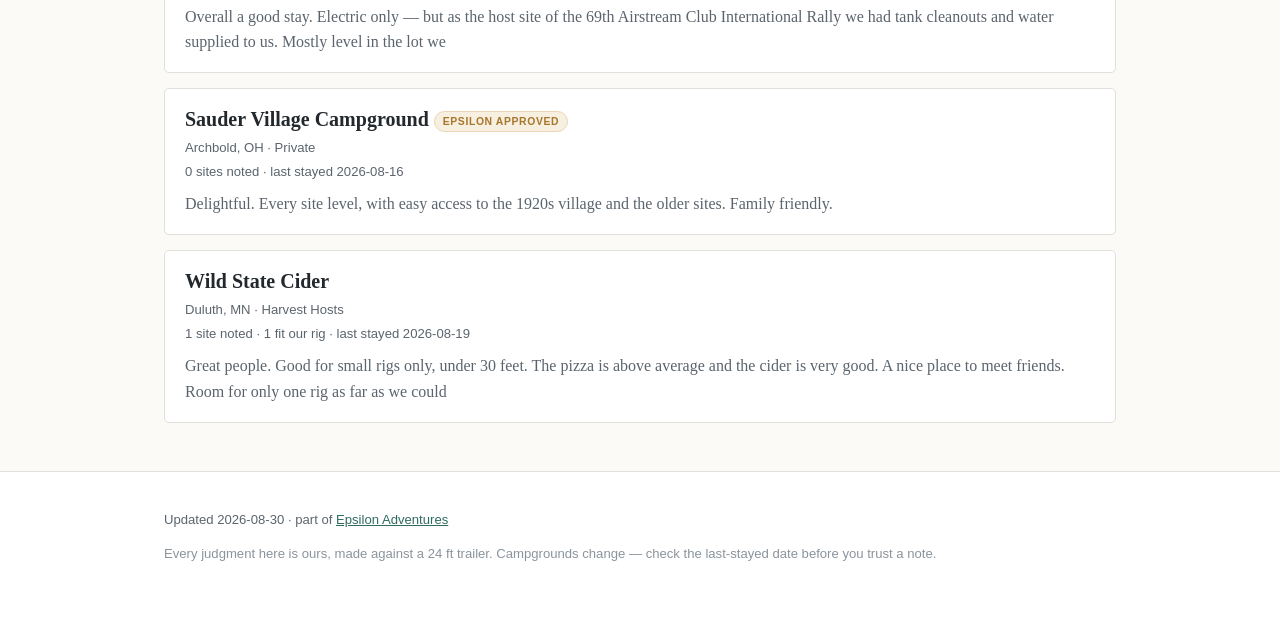
==== commit 07d86233: "Add reviews for Sauder Village, Camp Grayling, Au Train, Wild State Cider, MN Airstream Park and Min" ====
--- a/index.html
+++ b/index.html
@@ -34,14 +34,14 @@
   <section id="list" class="cards">
   <article class="card" data-type="other"
       data-region="MI"
-      data-approved="0"
+      data-approved="1"
       data-status="stayed"
       data-name="au train lake campground">
-    <h2><a href="c/au-train-lake-mi/index.html">Au Train Lake Campground</a> </h2>
+    <h2><a href="c/au-train-lake-mi/index.html">Au Train Lake Campground</a> <span class="badge">Epsilon Approved</span></h2>
     <p class="meta">Au Train, MI &middot; Other</p>
     <p class="meta">0 sites noted
        &middot; last stayed 2026-08-18</p>
-    <p class="excerpt">Hiawatha National Forest campground on Au Train Lake, twenty minutes off M-28. No hookups, potable water, vault toilets.</p>
+    <p class="excerpt">No hookups. A very sweet, quiet location. The bird trail is highly recommended — about two miles, easy walking.</p>
     
   </article>
   <article class="card" data-type="other"
@@ -53,7 +53,7 @@
     <p class="meta">Grayling, MI &middot; Other</p>
     <p class="meta">0 sites noted
        &middot; last stayed 2026-08-17</p>
-    <p class="excerpt">Michigan National Guard trailer park inside the gate at Camp Grayling. About 70 wooded sites, 20/30-amp with water, sewer and cable; only five 50-amp big-rig sites. Eligibility lim</p>
+    <p class="excerpt">Not preferred. Sites are very close together and it does not have a great feel. The camp host, however, was excellent.</p>
     
   </article>
   <article class="card" data-type="national_park"
@@ -94,14 +94,14 @@
   </article>
   <article class="card" data-type="membership"
       data-region="MN"
-      data-approved="0"
+      data-approved="1"
       data-status="stayed"
       data-name="minnesota airstream park">
-    <h2><a href="c/mn-airstream-park-clear-lake/index.html">Minnesota Airstream Park</a> </h2>
+    <h2><a href="c/mn-airstream-park-clear-lake/index.html">Minnesota Airstream Park</a> <span class="badge">Epsilon Approved</span></h2>
     <p class="meta">Clear Lake, MN &middot; Membership</p>
     <p class="meta">0 sites noted
        &middot; last stayed 2026-08-21</p>
-    <p class="excerpt">Member-run Airstream club park on the Mississippi at Clear Lake, one of the oldest in the country. Full hookups, dump station, big-rig access. St. Cloud twenty minutes west for res</p>
+    <p class="excerpt">A great park for a visit if you own an Airstream. Wonderful people.</p>
     
   </article>
   <article class="card" data-type="fairgrounds"
@@ -113,19 +113,19 @@
     <p class="meta">Minot, ND &middot; Fairgrounds</p>
     <p class="meta">0 sites noted
        &middot; last stayed 2026-08-28</p>
-    <p class="excerpt"></p>
+    <p class="excerpt">Overall a good stay. Electric only — but as the host site of the 69th Airstream Club International Rally we had tank cleanouts and water supplied to us. Mostly level in the lot we </p>
     
   </article>
   <article class="card" data-type="private"
       data-region="OH"
-      data-approved="0"
+      data-approved="1"
       data-status="stayed"
       data-name="sauder village campground">
-    <h2><a href="c/sauder-village-archbold/index.html">Sauder Village Campground</a> </h2>
+    <h2><a href="c/sauder-village-archbold/index.html">Sauder Village Campground</a> <span class="badge">Epsilon Approved</span></h2>
     <p class="meta">Archbold, OH &middot; Private</p>
     <p class="meta">0 sites noted
        &middot; last stayed 2026-08-16</p>
-    <p class="excerpt">Campground attached to the Sauder Village living-history museum in northwest Ohio. Full hookups on pull-thrus, big-rig access, dump station.</p>
+    <p class="excerpt">Delightful. Every site level, with easy access to the 1920s village and the older sites. Family friendly.</p>
     
   </article>
   <article class="card" data-type="harvest_hosts"
@@ -135,9 +135,9 @@
       data-name="wild state cider">
     <h2><a href="c/wild-state-cider-duluth/index.html">Wild State Cider</a> </h2>
     <p class="meta">Duluth, MN &middot; Harvest Hosts</p>
-    <p class="meta">0 sites noted
+    <p class="meta">1 site noted &middot; 1 fit our rig
        &middot; last stayed 2026-08-19</p>
-    <p class="excerpt">Host-style overnight in the cidery lot in Duluth — a parking lot, not a campground. No hookups, no water, no dump. One night, arrive in business hours, buy something.</p>
+    <p class="excerpt">Great people. Good for small rigs only, under 30 feet. The pizza is above average and the cider is very good. A nice place to meet friends. Room for only one rig as far as we could</p>
     
   </article>
   </section>
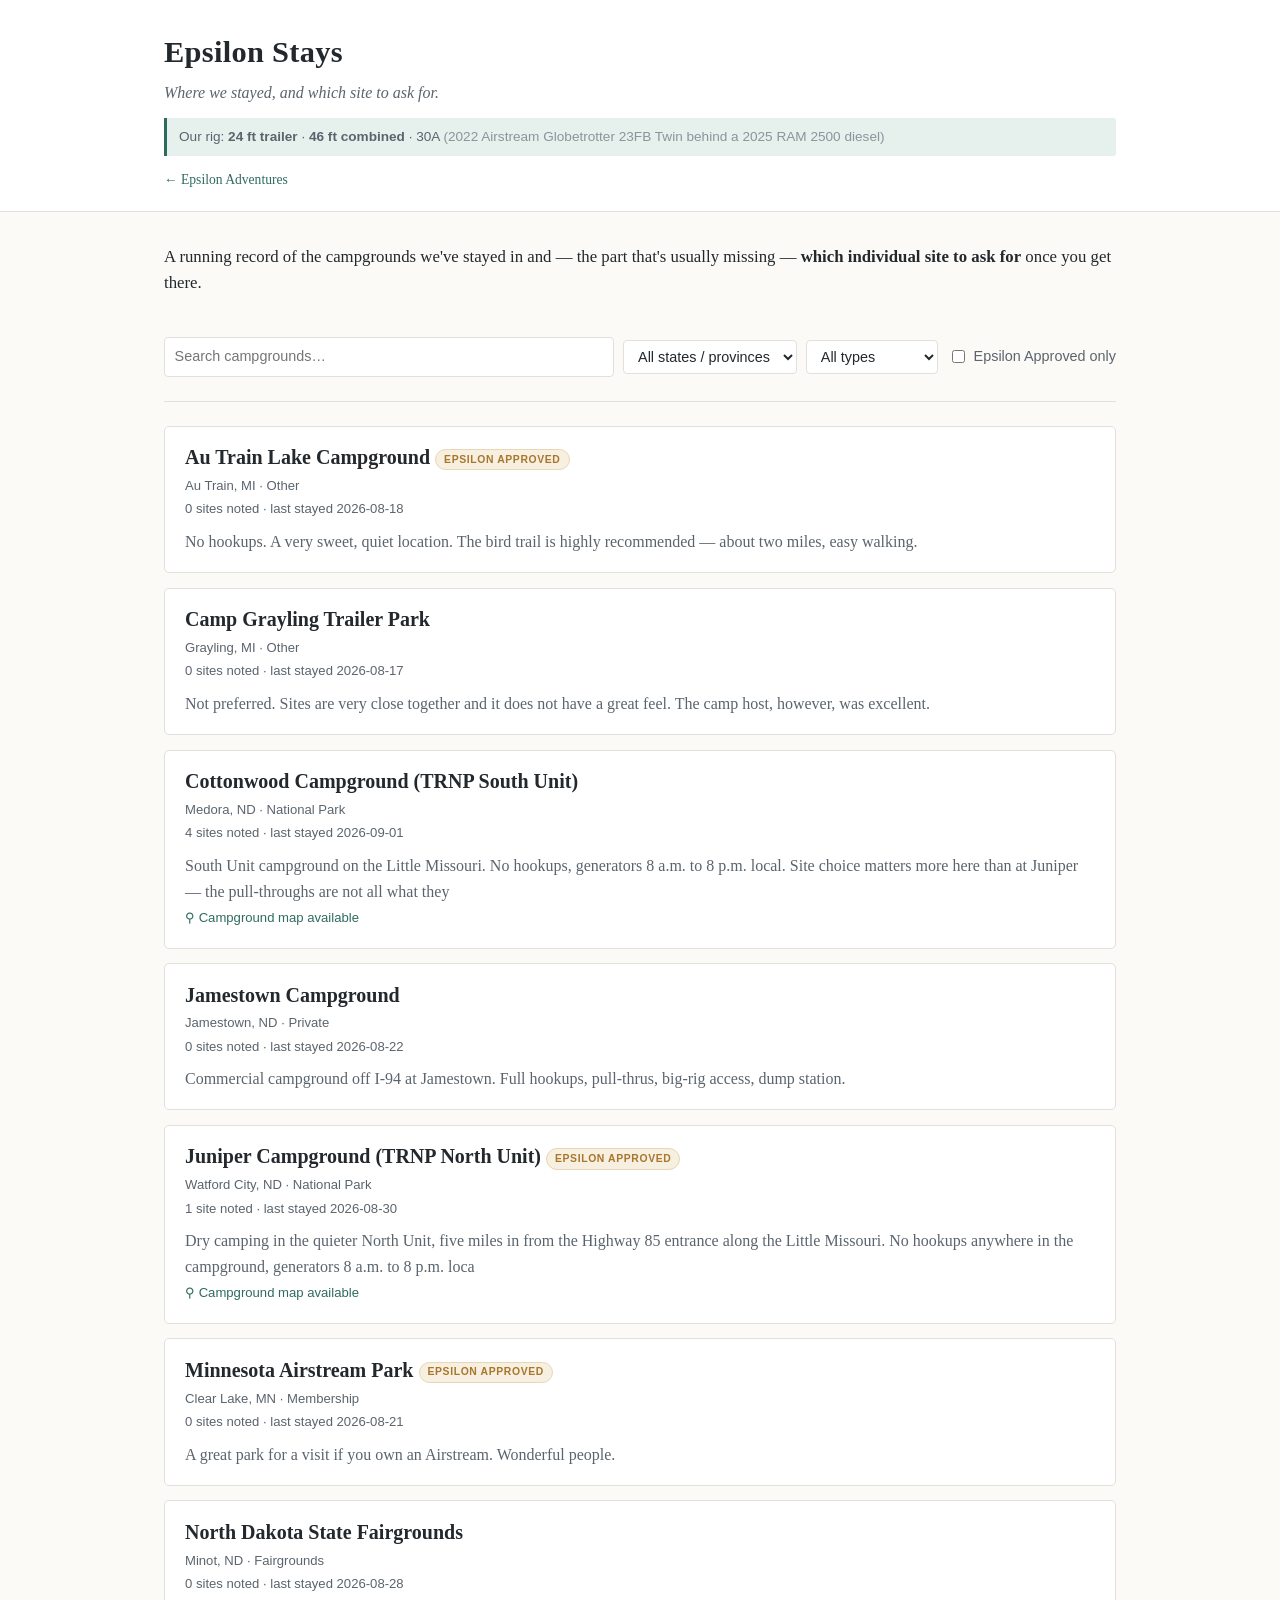
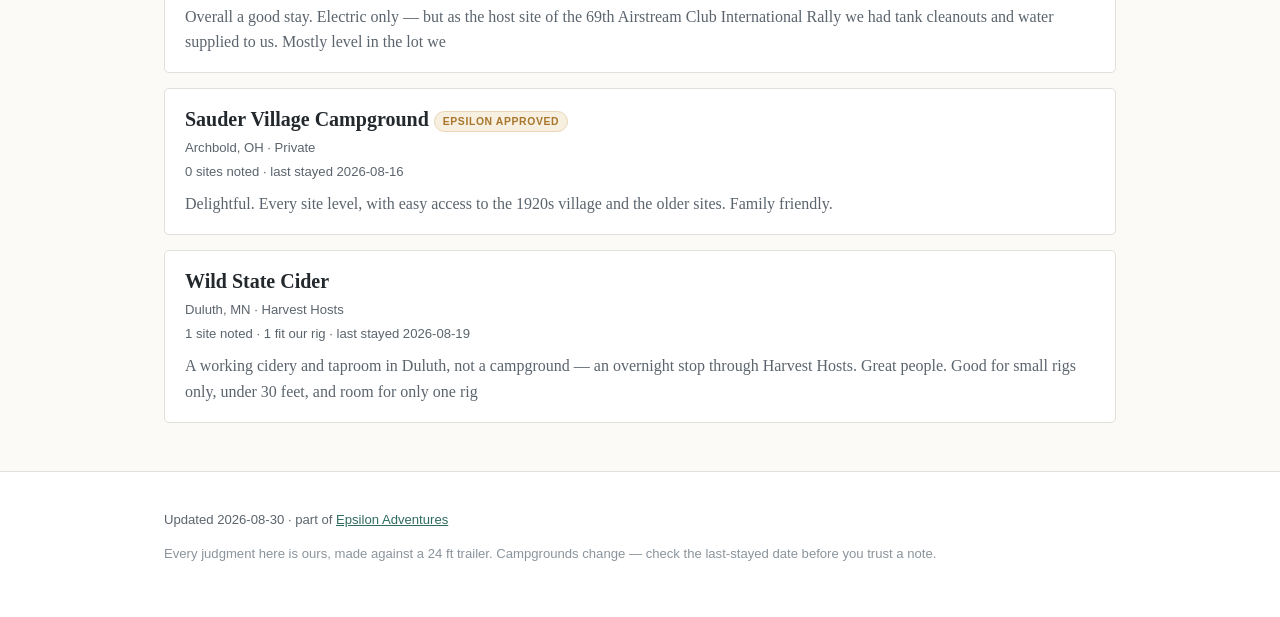
==== commit 078cb745: "Wild State Cider: mark as a business and Harvest Hosts site, not a campground" ====
--- a/index.html
+++ b/index.html
@@ -137,7 +137,7 @@
     <p class="meta">Duluth, MN &middot; Harvest Hosts</p>
     <p class="meta">1 site noted &middot; 1 fit our rig
        &middot; last stayed 2026-08-19</p>
-    <p class="excerpt">Great people. Good for small rigs only, under 30 feet. The pizza is above average and the cider is very good. A nice place to meet friends. Room for only one rig as far as we could</p>
+    <p class="excerpt">A working cidery and taproom in Duluth, not a campground — an overnight stop through Harvest Hosts. Great people. Good for small rigs only, under 30 feet, and room for only one rig</p>
     
   </article>
   </section>
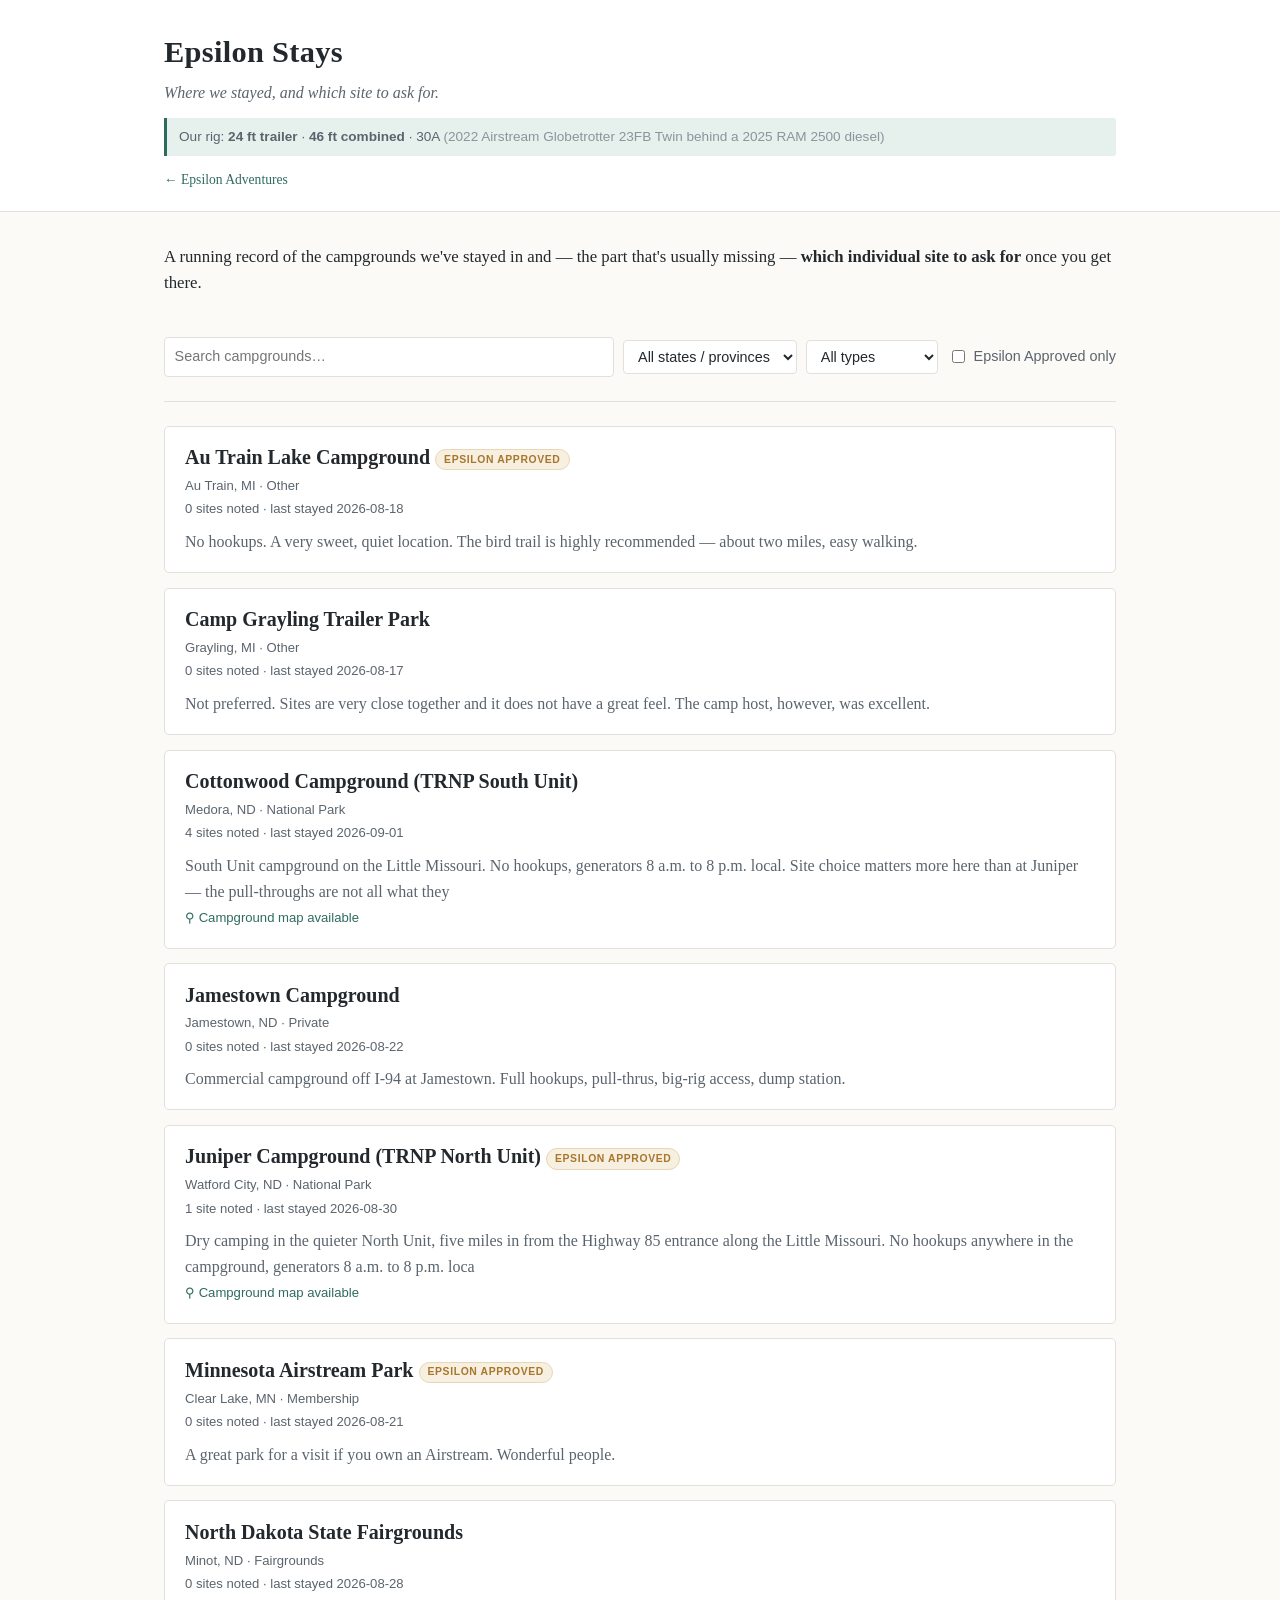
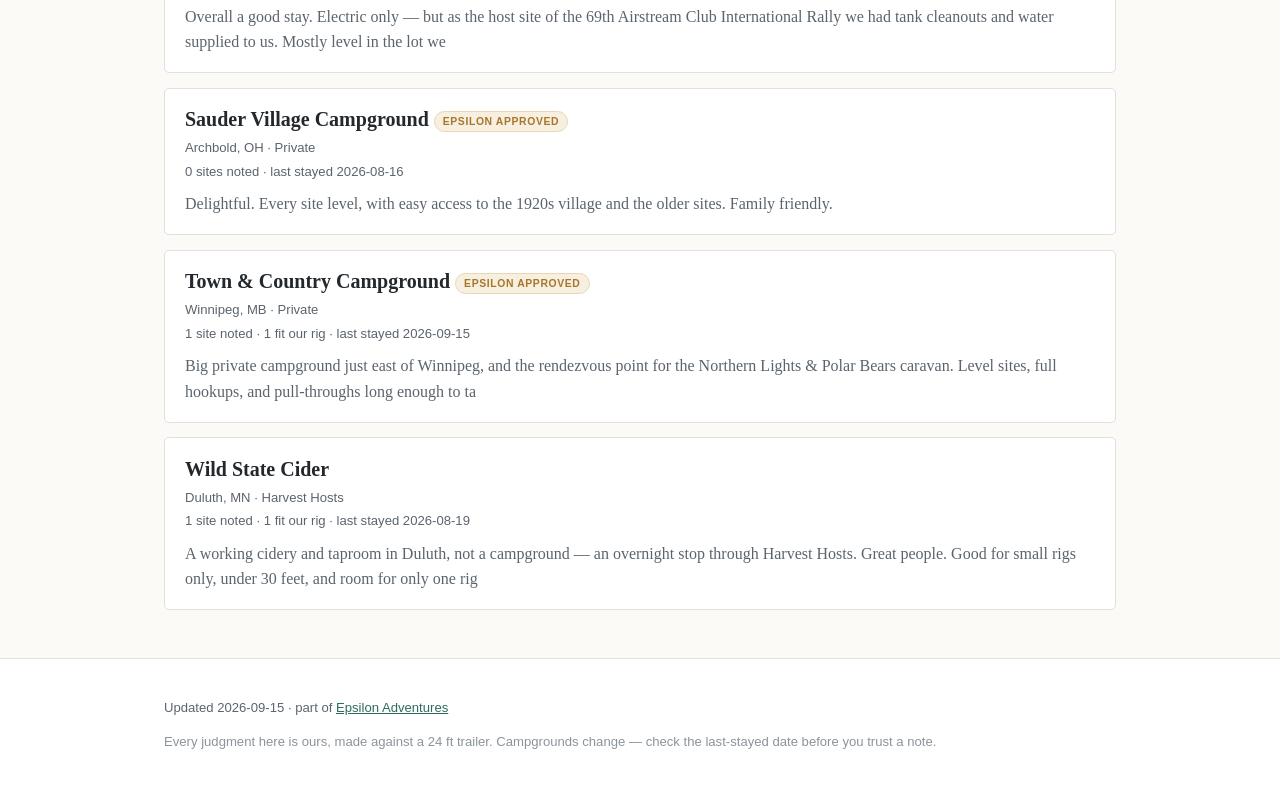
==== commit 738c1ecf: "Town & Country Winnipeg: mark stayed, Epsilon Approved, add site 165 notes Flip the rendezvous stay " ====
--- a/index.html
+++ b/index.html
@@ -26,7 +26,7 @@
 
   <section class="controls">
     <input type="search" id="q" placeholder="Search campgrounds&hellip;" aria-label="Search">
-    <select id="region"><option value="">All states / provinces</option><option value="MI">MI</option><option value="MN">MN</option><option value="ND">ND</option><option value="OH">OH</option></select>
+    <select id="region"><option value="">All states / provinces</option><option value="MB">MB</option><option value="MI">MI</option><option value="MN">MN</option><option value="ND">ND</option><option value="OH">OH</option></select>
     <select id="type"><option value="">All types</option><option value="fairgrounds">Fairgrounds</option><option value="harvest_hosts">Harvest Hosts</option><option value="membership">Membership</option><option value="national_park">National Park</option><option value="other">Other</option><option value="private">Private</option></select>
     <label class="check"><input type="checkbox" id="approved"> Epsilon Approved only</label>
   </section>
@@ -128,6 +128,18 @@
     <p class="excerpt">Delightful. Every site level, with easy access to the 1920s village and the older sites. Family friendly.</p>
     
   </article>
+  <article class="card" data-type="private"
+      data-region="MB"
+      data-approved="1"
+      data-status="stayed"
+      data-name="town &amp; country campground">
+    <h2><a href="c/town-and-country-winnipeg/index.html">Town &amp; Country Campground</a> <span class="badge">Epsilon Approved</span></h2>
+    <p class="meta">Winnipeg, MB &middot; Private</p>
+    <p class="meta">1 site noted &middot; 1 fit our rig
+       &middot; last stayed 2026-09-15</p>
+    <p class="excerpt">Big private campground just east of Winnipeg, and the rendezvous point for the Northern Lights &amp; Polar Bears caravan. Level sites, full hookups, and pull-throughs long enough to ta</p>
+    
+  </article>
   <article class="card" data-type="harvest_hosts"
       data-region="MN"
       data-approved="0"
@@ -174,7 +186,7 @@
 </script>
 <footer class="foot">
   <div class="wrap">
-    <p>Updated 2026-08-30 &middot; part of
+    <p>Updated 2026-09-15 &middot; part of
        <a href="https://adventuresinepsilon.com">Epsilon Adventures</a></p>
     <p class="fine">Every judgment here is ours, made against a 24 ft trailer.
        Campgrounds change &mdash; check the last-stayed date before you trust a note.</p>
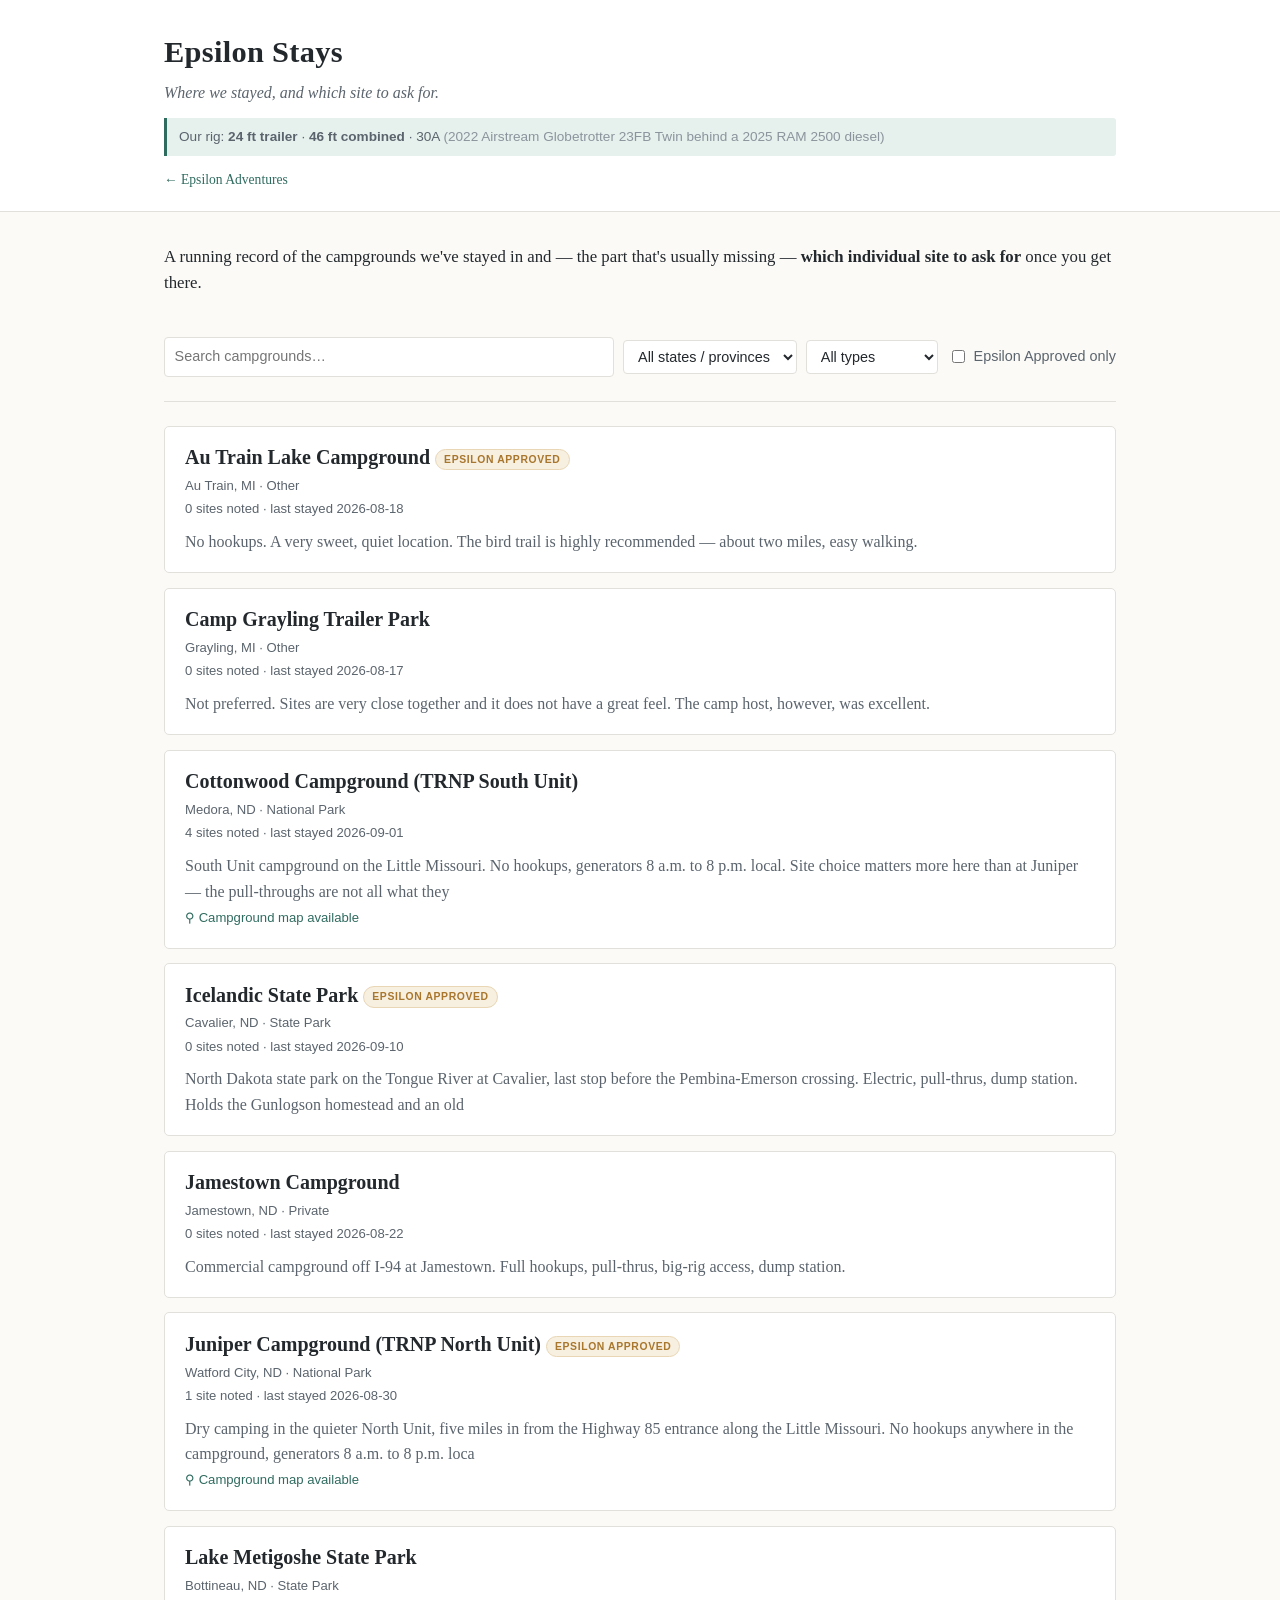
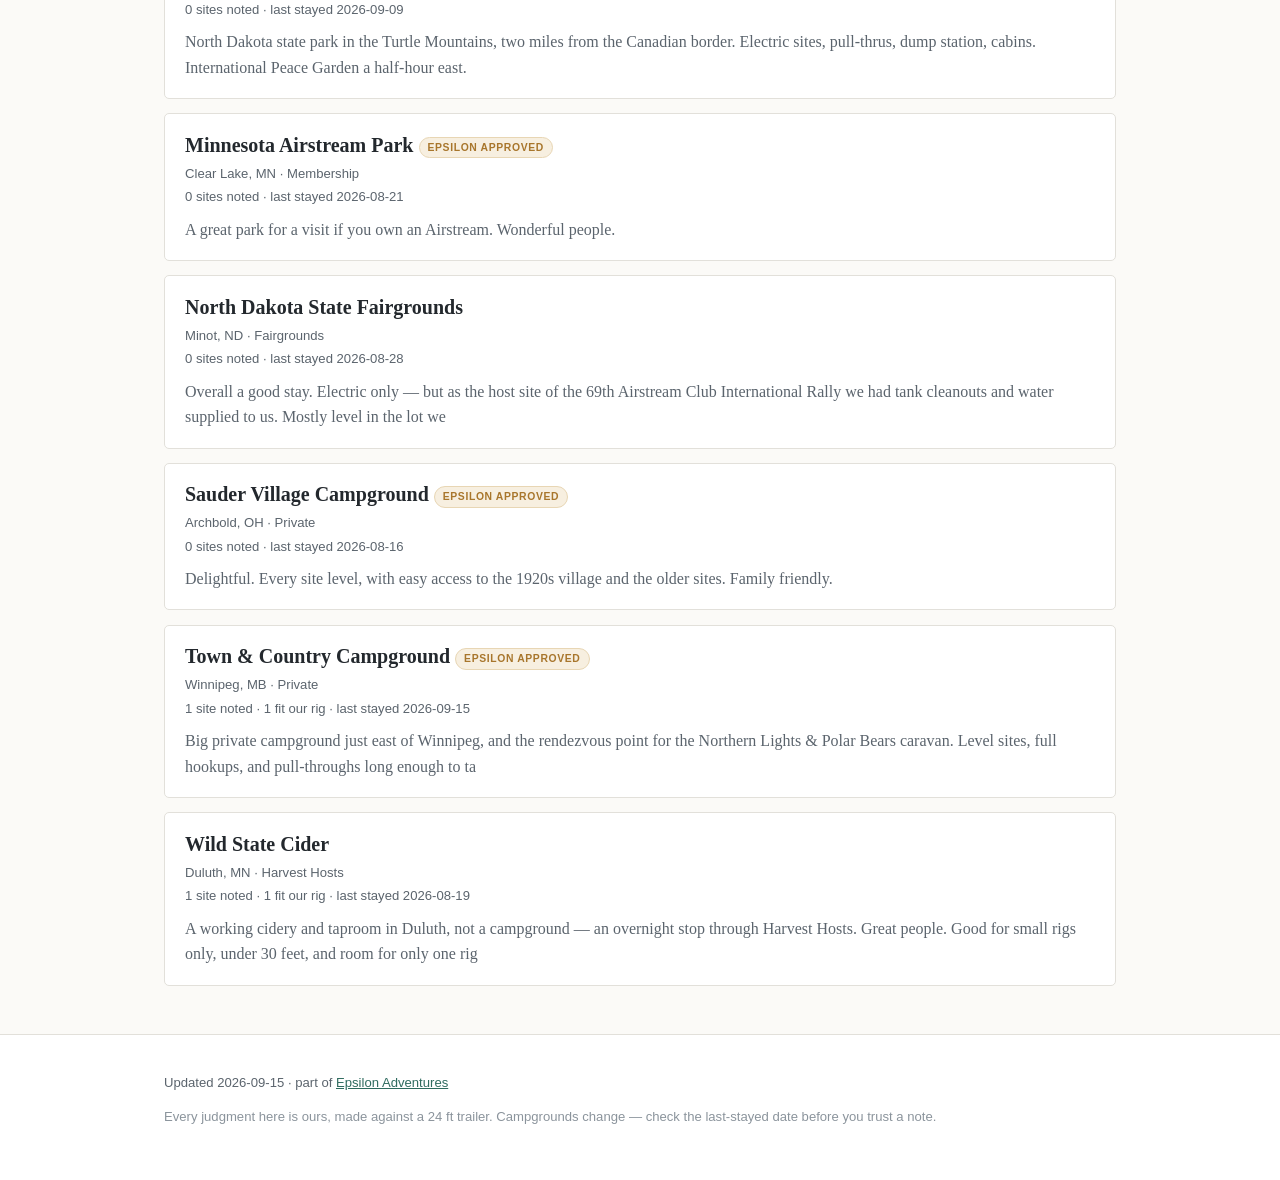
==== commit d0e5c8fc: "Confirmed stay dates: Metigoshe, Icelandic and Town & Country now published Real dates from Thor: Me" ====
--- a/index.html
+++ b/index.html
@@ -27,7 +27,7 @@
   <section class="controls">
     <input type="search" id="q" placeholder="Search campgrounds&hellip;" aria-label="Search">
     <select id="region"><option value="">All states / provinces</option><option value="MB">MB</option><option value="MI">MI</option><option value="MN">MN</option><option value="ND">ND</option><option value="OH">OH</option></select>
-    <select id="type"><option value="">All types</option><option value="fairgrounds">Fairgrounds</option><option value="harvest_hosts">Harvest Hosts</option><option value="membership">Membership</option><option value="national_park">National Park</option><option value="other">Other</option><option value="private">Private</option></select>
+    <select id="type"><option value="">All types</option><option value="fairgrounds">Fairgrounds</option><option value="harvest_hosts">Harvest Hosts</option><option value="membership">Membership</option><option value="national_park">National Park</option><option value="other">Other</option><option value="private">Private</option><option value="state_park">State Park</option></select>
     <label class="check"><input type="checkbox" id="approved"> Epsilon Approved only</label>
   </section>
 
@@ -68,6 +68,18 @@
     <p class="excerpt">South Unit campground on the Little Missouri. No hookups, generators 8 a.m. to 8 p.m. local. Site choice matters more here than at Juniper — the pull-throughs are not all what they</p>
     <p class="meta has-map">&#9906; Campground map available</p>
   </article>
+  <article class="card" data-type="state_park"
+      data-region="ND"
+      data-approved="1"
+      data-status="stayed"
+      data-name="icelandic state park">
+    <h2><a href="c/icelandic-sp-cavalier/index.html">Icelandic State Park</a> <span class="badge">Epsilon Approved</span></h2>
+    <p class="meta">Cavalier, ND &middot; State Park</p>
+    <p class="meta">0 sites noted
+       &middot; last stayed 2026-09-10</p>
+    <p class="excerpt">North Dakota state park on the Tongue River at Cavalier, last stop before the Pembina-Emerson crossing. Electric, pull-thrus, dump station. Holds the Gunlogson homestead and an old</p>
+    
+  </article>
   <article class="card" data-type="private"
       data-region="ND"
       data-approved="0"
@@ -91,6 +103,18 @@
        &middot; last stayed 2026-08-30</p>
     <p class="excerpt">Dry camping in the quieter North Unit, five miles in from the Highway 85 entrance along the Little Missouri. No hookups anywhere in the campground, generators 8 a.m. to 8 p.m. loca</p>
     <p class="meta has-map">&#9906; Campground map available</p>
+  </article>
+  <article class="card" data-type="state_park"
+      data-region="ND"
+      data-approved="0"
+      data-status="stayed"
+      data-name="lake metigoshe state park">
+    <h2><a href="c/lake-metigoshe-sp/index.html">Lake Metigoshe State Park</a> </h2>
+    <p class="meta">Bottineau, ND &middot; State Park</p>
+    <p class="meta">0 sites noted
+       &middot; last stayed 2026-09-09</p>
+    <p class="excerpt">North Dakota state park in the Turtle Mountains, two miles from the Canadian border. Electric sites, pull-thrus, dump station, cabins. International Peace Garden a half-hour east. </p>
+    
   </article>
   <article class="card" data-type="membership"
       data-region="MN"
